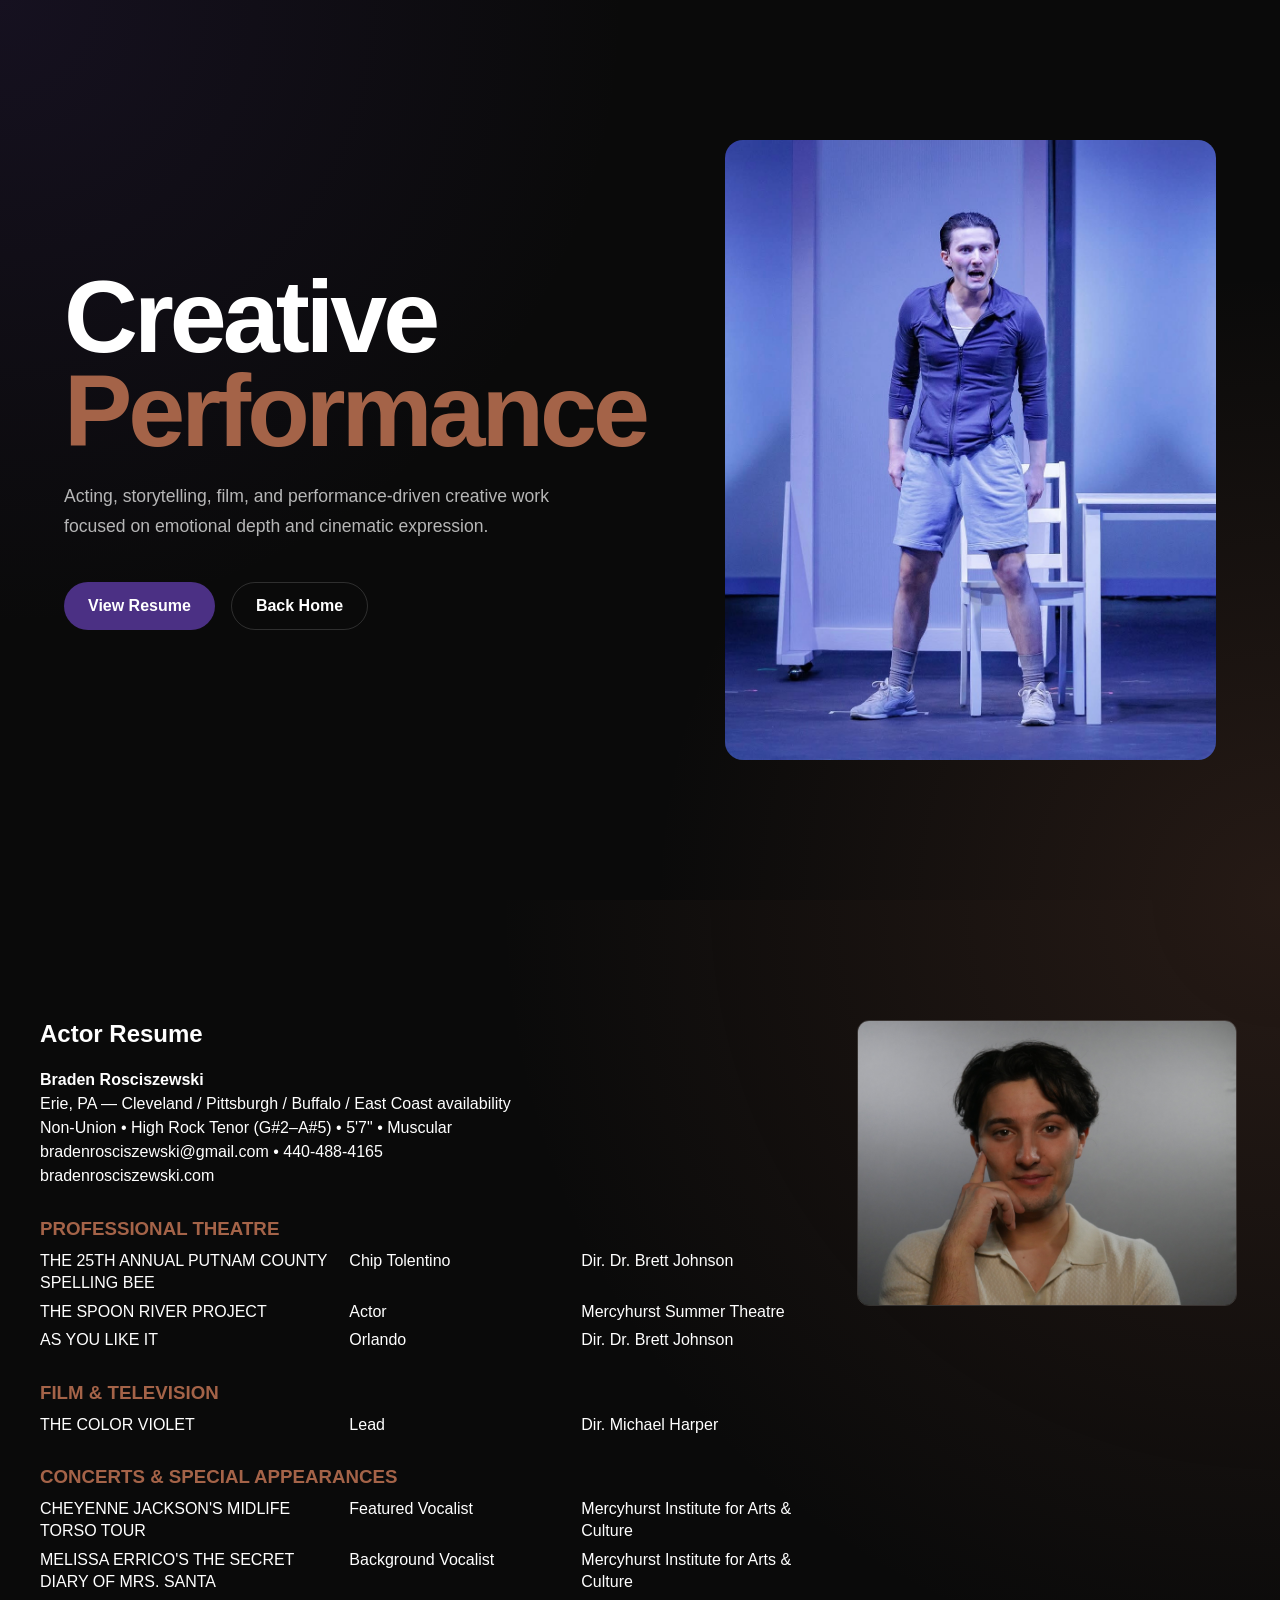
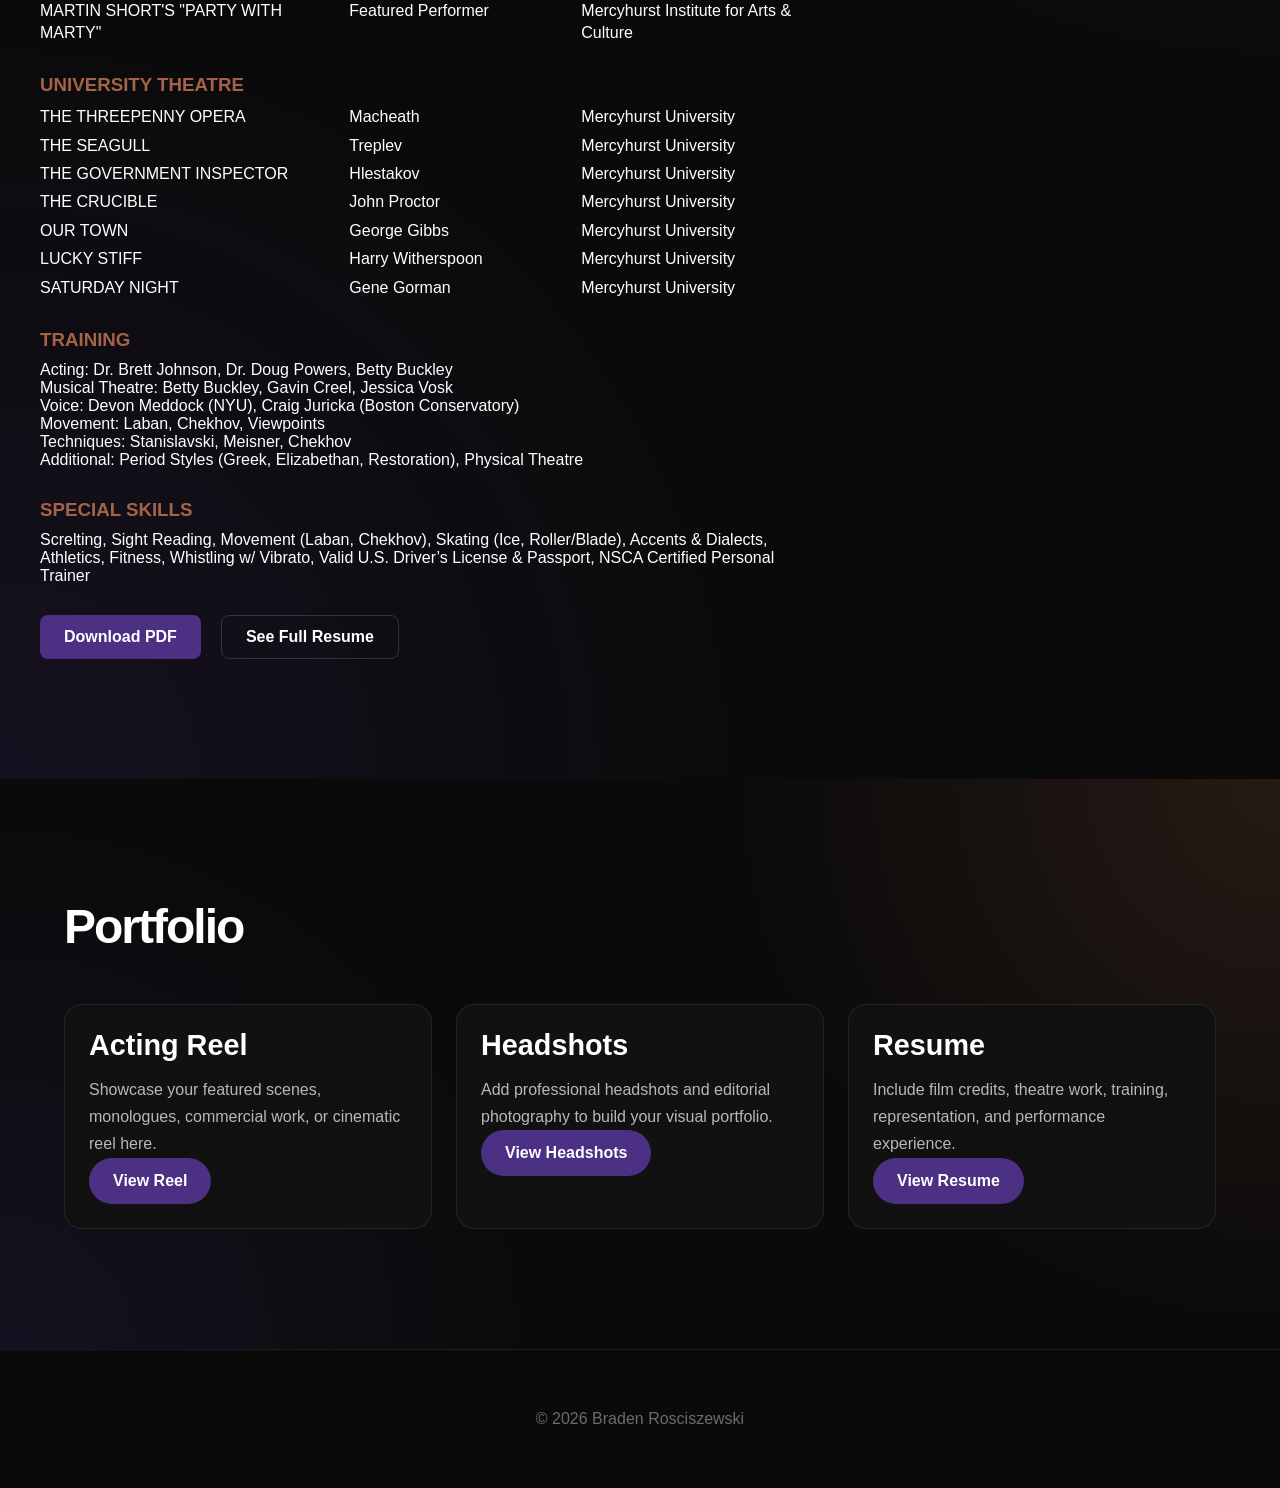
==== performance/index.html @ c2c67ce4 "Update index.html UPDATED RESUME" ====
<!DOCTYPE html>
<html lang="en">
<head>
  <meta charset="UTF-8" />
  <meta name="viewport" content="width=device-width, initial-scale=1.0"/>
  <title>Performance | Braden Rosciszewski</title>

  <link rel="stylesheet" href="/style.css">

  <style>

    /* LIGHTER DARK MODE BASE */
    body {
      background: #0a0a0a;
      color: white;
    }

    /* HERO WITH MATCHED RADIAL GRADIENT SIZE */
    .hero {
      min-height: 100vh;
      display: flex;
      align-items: center;
      background:
        radial-gradient(circle farthest-corner at top left, rgba(75,48,132,0.18), transparent 40%),
        radial-gradient(circle farthest-corner at bottom right, rgba(164,99,72,0.18), transparent 40%),
        #0a0a0a;
    }

    .accent {
      color: #a46348;
    }

    .btn-primary {
      background: #4b3084;
      color: white;
    }

    .btn-primary:hover {
      background: #a46348;
    }

    .btn-secondary {
      border: 1px solid rgba(255,255,255,0.15);
      color: white;
    }

    .btn-secondary:hover {
      border-color: #a46348;
    }

    .card {
      background: #111;
      border: 1px solid rgba(164,99,72,0.18);
    }

    .card:hover {
      border-color: #a46348;
    }

    .media-grid {
      display: grid;
      grid-template-columns: repeat(auto-fit, minmax(300px, 1fr));
      gap: 24px;
      margin-top: 40px;
    }

    .media-card {
      border-radius: 18px;
      overflow: hidden;
      background: #111;
      border: 1px solid rgba(255,255,255,0.08);
      padding: 24px;
    }

    .media-card h3 {
      font-size: 1.8rem;
      margin-bottom: 14px;
    }

    .media-card p {
      color: rgba(255,255,255,0.7);
      line-height: 1.7;
    }

    /* ⭐ MATCHED RADIAL GRADIENT SIZE FOR SECTION */
    .section {
      padding: 120px 0;
      background:
        radial-gradient(circle farthest-corner at top right, rgba(164,99,72,0.18), transparent 40%),
        radial-gradient(circle farthest-corner at bottom left, rgba(75,48,132,0.18), transparent 40%),
        #0a0a0a;
    }

    /* ⭐ RESUME SECTION WITH GRADIENT + FADE-IN */
    .resume-section {
      padding: 120px 0;
      background:
        radial-gradient(circle farthest-corner at top right, rgba(164,99,72,0.18), transparent 40%),
        radial-gradient(circle farthest-corner at bottom left, rgba(75,48,132,0.18), transparent 40%),
        #0a0a0a;
      opacity: 0;
      transform: translateY(20px);
      transition: opacity 0.8s ease-out, transform 0.8s ease-out;
    }

    .resume-section.visible {
      opacity: 1;
      transform: translateY(0);
    }

    .resume-container {
      display: flex;
      gap: 40px;
      max-width: 1200px;
      margin: auto;
      align-items: flex-start;
    }

    .resume-text {
      flex: 2;
    }

    .resume-photo {
      flex: 1;
      text-align: center;
    }

    .resume-photo img {
      width: 100%;
      max-width: 380px;
      border-radius: 12px;
      border: 1px solid rgba(255,255,255,0.15);
    }

    .resume-header {
      margin-bottom: 30px;
      line-height: 1.5;
    }

    .resume-row {
      display: grid;
      grid-template-columns: 40% 30% 30%;
      margin-bottom: 6px;
    }

    .resume-col {
      padding-right: 10px;
      line-height: 1.4;
    }

    .resume-text h2 {
      margin-bottom: 20px;
    }

    .resume-text h3 {
      margin-top: 30px;
      margin-bottom: 10px;
      color: #a46348;
    }

    .resume-buttons {
      margin-top: 30px;
      display: flex;
      gap: 20px;
    }

    .resume-buttons .btn {
      padding: 12px 24px;
      font-size: 1rem;
      border-radius: 8px;
      text-align: center;
      text-decoration: none;
      transition: background 0.3s ease, border-color 0.3s ease;
    }

    .resume-buttons .btn-primary {
      background: #4b3084;
      color: white;
    }

    .resume-buttons .btn-primary:hover {
      background: #a46348;
    }

    .resume-buttons .btn-secondary {
      border: 1px solid rgba(255,255,255,0.15);
      color: white;
    }

    .resume-buttons .btn-secondary:hover {
      border-color: #a46348;
    }

  </style>

</head>

<body>

  <!-- ⭐ HERO SECTION (unchanged) -->
  <section class="hero">
    <div class="container hero-content">

      <div class="hero-text">

        <h1>
          Creative<br>
          <span class="accent">Performance</span>
        </h1>

        <p>
          Acting, storytelling, film, and performance-driven creative work
          focused on emotional depth and cinematic expression.
        </p>

        <div class="hero-buttons">

          <a href="#resume" class="btn btn-primary">
            View Resume
          </a>

          <a href="/" class="btn btn-secondary">
            Back Home
          </a>

        </div>

      </div>

      <div class="hero-image">
        <img src="/images/orlando.jpg" alt="Performance">
      </div>

    </div>
  </section>

  <!-- ⭐ NEW MIDDLE RESUME SECTION -->
  <section class="resume-section" id="resume">

    <div class="resume-container">

      <div class="resume-text">

        <h2>Actor Resume</h2>

        <p class="resume-header">
          <strong>Braden Rosciszewski</strong><br>
          Erie, PA — Cleveland / Pittsburgh / Buffalo / East Coast availability<br>
          Non-Union • High Rock Tenor (G#2–A#5) • 5'7" • Muscular<br>
          <a>bradenrosciszewski@gmail.com</a> • 440‑488‑4165<br>
          <a>bradenrosciszewski.com</a>
        </p>

        <h3>PROFESSIONAL THEATRE</h3>
        <div class="resume-row">
          <div class="resume-col">THE 25TH ANNUAL PUTNAM COUNTY SPELLING BEE</div>
          <div class="resume-col">Chip Tolentino</div>
          <div class="resume-col">Dir. Dr. Brett Johnson</div>
        </div>
        <div class="resume-row">
          <div class="resume-col">THE SPOON RIVER PROJECT</div>
          <div class="resume-col">Actor</div>
          <div class="resume-col">Mercyhurst Summer Theatre</div>
        </div>
        <div class="resume-row">
          <div class="resume-col">AS YOU LIKE IT</div>
          <div class="resume-col">Orlando</div>
          <div class="resume-col">Dir. Dr. Brett Johnson</div>
        </div>
  
        <h3>FILM & TELEVISION</h3>
        <div class="resume-row">
          <div class="resume-col">THE COLOR VIOLET</div>
          <div class="resume-col">Lead</div>
          <div class="resume-col">Dir. Michael Harper</div>
        </div>
        
        <h3>CONCERTS & SPECIAL APPEARANCES</h3>
        <div class="resume-row">
          <div class="resume-col">CHEYENNE JACKSON'S MIDLIFE TORSO TOUR</div>
          <div class="resume-col">Featured Vocalist</div>
          <div class="resume-col">Mercyhurst Institute for Arts & Culture</div>
        </div>
        <div class="resume-row">
          <div class="resume-col">MELISSA ERRICO'S THE SECRET DIARY OF MRS. SANTA</div>
          <div class="resume-col">Background Vocalist</div>
          <div class="resume-col">Mercyhurst Institute for Arts & Culture</div>
        </div>
        <div class="resume-row">
          <div class="resume-col">MARTIN SHORT'S "PARTY WITH MARTY"</div>
          <div class="resume-col">Featured Performer</div>
          <div class="resume-col">Mercyhurst Institute for Arts & Culture</div>
        </div>

        <h3>UNIVERSITY THEATRE</h3>
        <div class="resume-row">
          <div class="resume-col">THE THREEPENNY OPERA</div>
          <div class="resume-col">Macheath</div>
          <div class="resume-col">Mercyhurst University</div>
        </div>
        <div class="resume-row">
          <div class="resume-col">THE SEAGULL</div>
          <div class="resume-col">Treplev</div>
          <div class="resume-col">Mercyhurst University</div>
        </div>
        <div class="resume-row">
          <div class="resume-col">THE GOVERNMENT INSPECTOR</div>
          <div class="resume-col">Hlestakov</div>
          <div class="resume-col">Mercyhurst University</div>
        </div>
        <div class="resume-row">
          <div class="resume-col">THE CRUCIBLE</div>
          <div class="resume-col">John Proctor</div>
          <div class="resume-col">Mercyhurst University</div>
        </div>
        <div class="resume-row">
          <div class="resume-col">OUR TOWN</div>
          <div class="resume-col">George Gibbs</div>
          <div class="resume-col">Mercyhurst University</div>
        </div>
        <div class="resume-row">
          <div class="resume-col">LUCKY STIFF</div>
          <div class="resume-col">Harry Witherspoon</div>
          <div class="resume-col">Mercyhurst University</div>
        </div>
        <div class="resume-row">
          <div class="resume-col">SATURDAY NIGHT</div>
          <div class="resume-col">Gene Gorman</div>
          <div class="resume-col">Mercyhurst University</div>
        </div>

        <h3>TRAINING</h3>
        <p>
          Acting: Dr. Brett Johnson, Dr. Doug Powers, Betty Buckley<br>
          Musical Theatre: Betty Buckley, Gavin Creel, Jessica Vosk<br>
          Voice: Devon Meddock (NYU), Craig Juricka (Boston Conservatory)<br>
          Movement: Laban, Chekhov, Viewpoints<br>
          Techniques: Stanislavski, Meisner, Chekhov<br>
          Additional: Period Styles (Greek, Elizabethan, Restoration), Physical Theatre
        </p>

        <h3>SPECIAL SKILLS</h3>
        <p>
          Screlting, Sight Reading, Movement (Laban, Chekhov), Skating (Ice, Roller/Blade),  
          Accents & Dialects, Athletics, Fitness, Whistling w/ Vibrato,  
          Valid U.S. Driver’s License & Passport, NSCA Certified Personal Trainer
        </p>

        <div class="resume-buttons">
          <a href="/performance/BradenRosciszewski_Resume.pdf" class="btn btn-primary" download>
            Download PDF
          </a>
          <a href="/performance/resume.html" class="btn btn-secondary">
            See Full Resume
          </a>
        </div>

      </div>

      <div class="resume-photo">
        <img src="/images/altheadshot.JPG" alt="Braden Rosciszewski Headshot">
      </div>

    </div>

  </section>

  <!-- ⭐ BOTTOM PORTFOLIO SECTION (unchanged) -->
  <section class="section" id="portfolio">

    <div class="container">

      <h2 class="section-title">
        Portfolio
      </h2>

      <div class="media-grid">

        <div class="media-card">
          <h3>Acting Reel</h3>
          <p>
            Showcase your featured scenes, monologues,
            commercial work, or cinematic reel here.
          </p>
          <a href="/performance/reel.html" class="btn btn-primary">
            View Reel
          </a>
        </div>

        <div class="media-card">
          <h3>Headshots</h3>
          <p>
            Add professional headshots and editorial photography
            to build your visual portfolio.
          </p>
          <a href="/performance/headshots.html" class="btn btn-primary">
            View Headshots
          </a>
        </div>

        <div class="media-card">
          <h3>Resume</h3>
          <p>
            Include film credits, theatre work,
            training, representation, and performance experience.
          </p>
          <a href="/performance/resume.html" class="btn btn-primary">
            View Resume
          </a>
        </div>

      </div>

    </div>

  </section>

  <footer>
    <div class="container">
      © 2026 Braden Rosciszewski
    </div>
  </footer>

  <!-- ⭐ FADE-IN SCRIPT -->
  <script>
    document.addEventListener("DOMContentLoaded", () => {
      const section = document.querySelector(".resume-section");

      const observer = new IntersectionObserver(entries => {
        entries.forEach(entry => {
          if (entry.isIntersecting) {
            section.classList.add("visible");
            observer.unobserve(section);
          }
        });
      });

      observer.observe(section);
    });
  </script>

</body>
</html>
---- style.css ----
/* =========================================
   THEME VARIABLES
========================================= */

:root {
  --bg: #0b0b0b;
  --text: white;
  --text-muted: rgba(255,255,255,0.7);
  --accent: #6c00a8;

  --card-bg: #0b0b0b;
  --card-border: rgba(255,255,255,0.08);

  --btn-primary-bg: white;
  --btn-primary-text: black;

  --btn-secondary-border: rgba(255,255,255,0.15);
  --btn-secondary-text: white;

  --icon-bg: #0b0b0b;
  --icon-border: rgba(255,255,255,0.15);
  --icon-stroke: white;

  --footer-text: rgba(255,255,255,0.4);
  --footer-border: rgba(255,255,255,0.08);
}

/* LIGHT MODE OVERRIDES */

.light-mode {
  --bg: #f4efe7;
  --text: #1a1a1a;
  --text-muted: rgba(0,0,0,0.6);

  --card-bg: white;
  --card-border: rgba(0,0,0,0.08);

  --btn-primary-bg: #1a1a1a;
  --btn-primary-text: white;

  --btn-secondary-border: rgba(0,0,0,0.2);
  --btn-secondary-text: #1a1a1a;

  --icon-bg: white;
  --icon-border: rgba(0,0,0,0.15);
  --icon-stroke: #1a1a1a;

  --footer-text: rgba(0,0,0,0.4);
  --footer-border: rgba(0,0,0,0.08);
}

/* Smooth theme transitions */

body, .card, .btn, .icon-btn, .hero, footer {
  transition: background-color 0.35s ease, 
              color 0.35s ease, 
              border-color 0.35s ease;
}

/* =========================================
   GLOBAL RESET
========================================= */

* {
  margin: 0;
  padding: 0;
  box-sizing: border-box;
}

html {
  scroll-behavior: smooth;
}

body {
  background-color: var(--bg);
  color: var(--text);
  font-family: -apple-system, BlinkMacSystemFont, "Helvetica Neue", sans-serif;
  overflow-x: hidden;
}

.container {
  width: 100%;
  max-width: 1200px;
  margin: auto;
  padding: 0 24px;
}

/* =========================================
   HERO
========================================= */

.hero {
  min-height: 100vh;
  display: flex;
  align-items: center;
  background:
    linear-gradient(to bottom, rgba(0,0,0,0.2), rgba(0,0,0,0.9)),
    var(--bg);
}

.hero-content {
  display: grid;
  grid-template-columns: 1.1fr 0.9fr;
  gap: 60px;
  align-items: center;
}

.hero-text h1 {
  font-size: clamp(4rem, 8vw, 7rem);
  line-height: 0.92;
  letter-spacing: -4px;
  margin-bottom: 24px;
  font-weight: 800;
  color: var(--text);
}

.hero-text p {
  font-size: 1.1rem;
  color: var(--text-muted);
  line-height: 1.7;
  max-width: 500px;
  margin-bottom: 40px;
}

.accent {
  color: var(--accent);
}

.hero-buttons {
  display: flex;
  gap: 16px;
  flex-wrap: wrap;
}

/* =========================================
   BUTTONS
========================================= */

.btn {
  display: inline-flex;
  align-items: center;
  justify-content: center;
  padding: 14px 24px;
  border-radius: 999px;
  text-decoration: none;
  font-weight: 600;
  transition: 0.25s ease;
}

.btn-primary {
  background: var(--btn-primary-bg);
  color: var(--btn-primary-text);
}

.btn-primary:hover {
  transform: translateY(-2px);
  opacity: 0.9;
}

.btn-secondary {
  border: 1px solid var(--btn-secondary-border);
  color: var(--btn-secondary-text);
}

.btn-secondary:hover {
  border-color: rgba(0,0,0,0.5);
  transform: translateY(-2px);
}

/* =========================================
   HERO IMAGE
========================================= */

.hero-image {
  display: flex;
  justify-content: center;
}

.hero-image img {
  width: 100%;
  max-width: 650px;
  height: 620px;
  object-fit: cover;
  border-radius: 18px;
  filter: grayscale(10%);
}

/* =========================================
   SOCIAL ICONS
========================================= */

.social-icons {
  margin-top: 20px;
  display: flex;
  gap: 18px;
}

.icon-btn {
  background: var(--icon-bg);
  border: 1px solid var(--icon-border);
  padding: 10px;
  border-radius: 50%;
  display: inline-flex;
  align-items: center;
  justify-content: center;
  text-decoration: none;
  transition: 0.25s ease;
}

.icon-btn:hover {
  background: var(--accent);
  border-color: var(--accent);
}

.icon-btn svg {
  display: block;
  stroke: var(--icon-stroke);
}

.icon-btn:hover svg {
  stroke: white;
}

/* =========================================
   SECTIONS
========================================= */

.section {
  padding: 120px 0;
  background: var(--bg);
}


.section-title {
  font-size: 3rem;
  margin-bottom: 50px;
  letter-spacing: -2px;
  color: var(--text);
}

/* =========================================
   CARDS
========================================= */

.grid {
  display: grid;
  grid-template-columns: repeat(auto-fit, minmax(300px, 1fr));
  gap: 24px;
}

.card {
  border: 1px solid var(--card-border);
  padding: 40px;
  border-radius: 18px;
  text-decoration: none;
  color: var(--text);
  transition: 0.25s ease;
  background: var(--card-bg);
}

.card:hover {
  border-color: rgba(0,0,0,0.3);
  transform: translateY(-4px);
}

.card h2 {
  font-size: 2rem;
  margin-bottom: 18px;
  letter-spacing: -1px;
  color: var(--text);
}

.card p {
  color: var(--text-muted);
  line-height: 1.7;
}

/* =========================================
   FOOTER
========================================= */

footer {
  padding: 60px 0;
  text-align: center;
  color: var(--footer-text);
  border-top: 1px solid var(--footer-border);
}

/* =========================================
   MOBILE
========================================= */
/* Hide mobile stack on desktop */
.mobile-stack,
.nav-buttons {
  display: none;
}

@media (max-width: 900px) {
  .hero {
    padding: 80px 0;
  }

  .hero-content {
    grid-template-columns: 1fr;
  }

  .hero-text {
    text-align: center;
  }

  .hero-text p {
    margin-left: auto;
    margin-right: auto;
  }

  .hero-buttons {
    justify-content: center;
  }

  .hero-image img {
    height: auto;
    max-width: 100%;
  }

  .section-title {
    font-size: 2.4rem;
  }
}

/* TESTIMONIALS SECTION — flipped pattern */
.testimonials {
  padding: 120px 0;
  background:
    radial-gradient(circle farthest-corner at top right, rgba(255,49,49,0.08), transparent 40%),
    radial-gradient(circle farthest-corner at bottom left, rgba(114,204,255,0.08), transparent 40%),
    #0a0a0a;
}

.testimonials-grid {
  display: grid;
  grid-template-columns: repeat(auto-fit, minmax(320px, 1fr));
  gap: 32px;
  margin-top: 40px;
}

.testimonial-card {
  background: #111111;
  border: 1px solid rgba(255,255,255,0.08);
  border-radius: 18px;
  padding: 32px;
  transition: border-color 0.3s ease;
}

.testimonial-card:hover {
  border-color: #72ccff;
}

.quote {
  font-size: 1.1rem;
  line-height: 1.7;
  color: rgba(255,255,255,0.85);
  margin-bottom: 20px;
}

.author {
  font-weight: bold;
  color: #72ccff;
  font-size: 1rem;
}
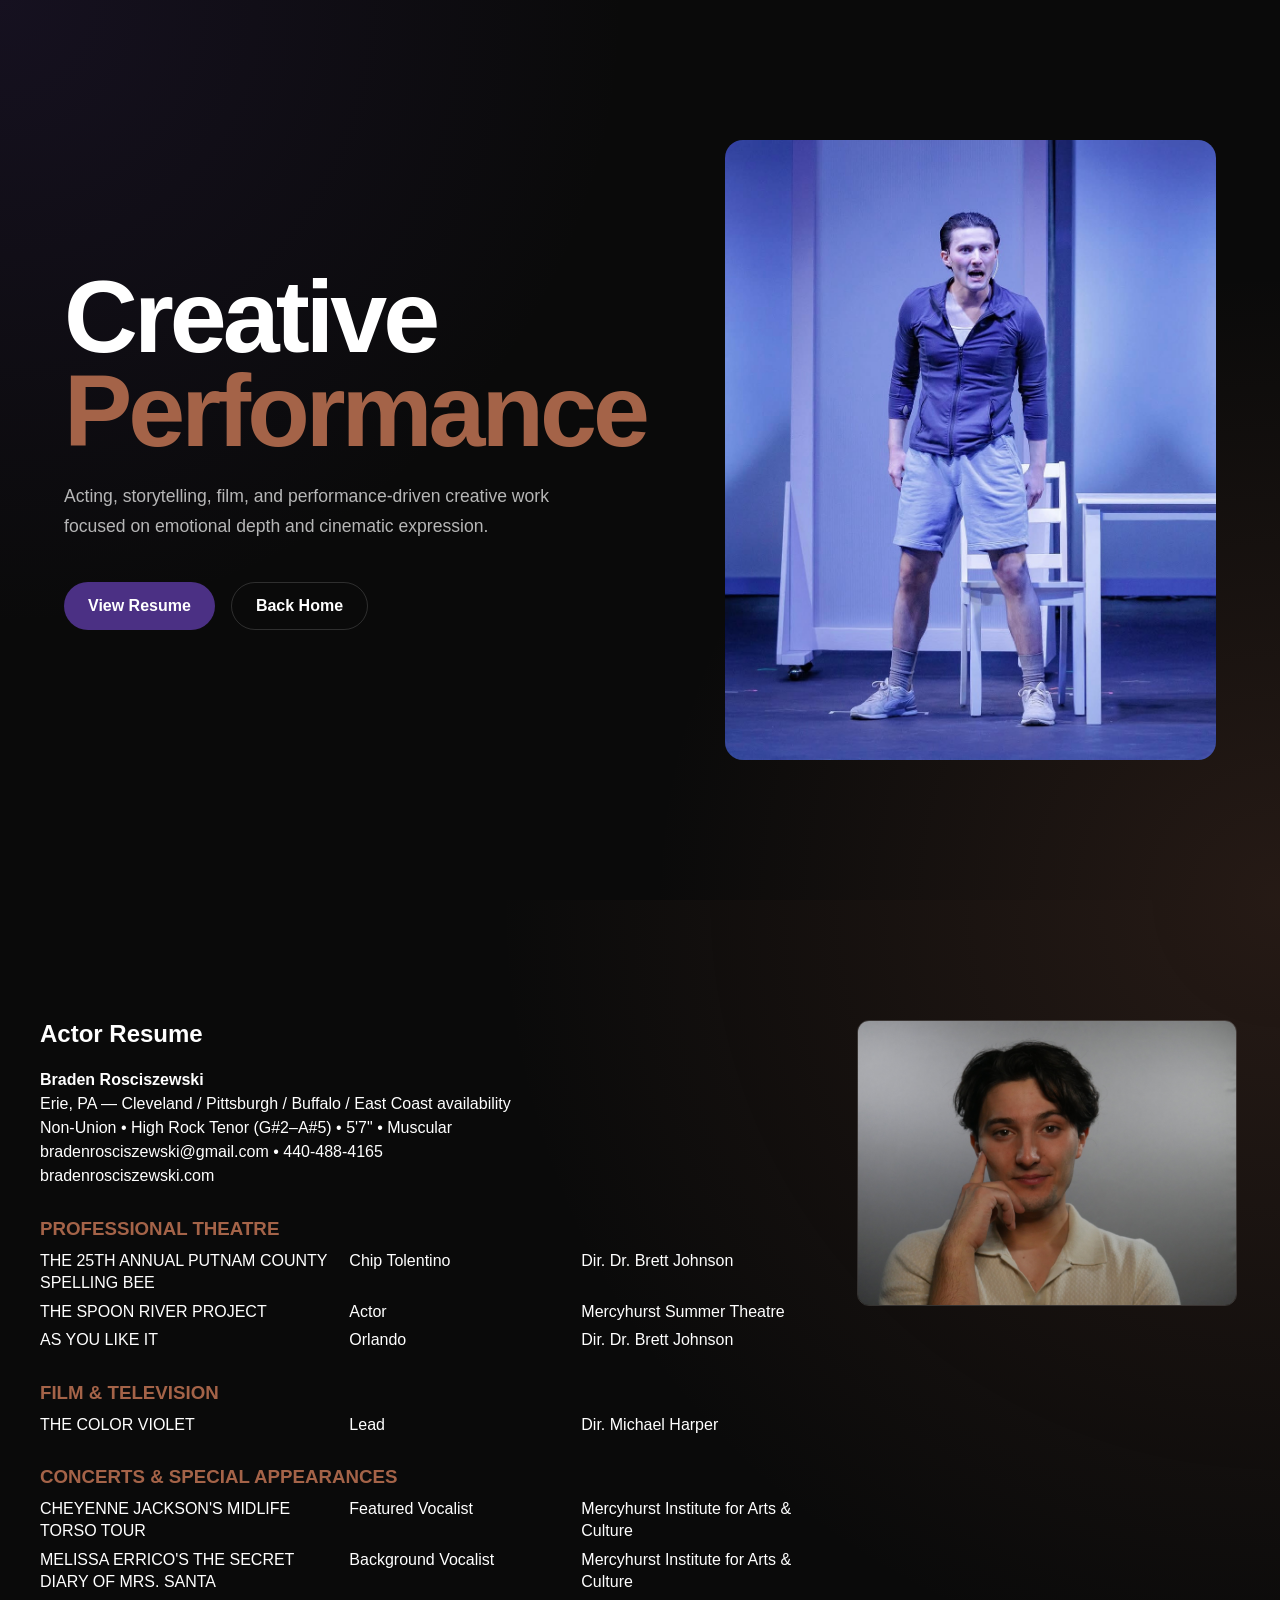
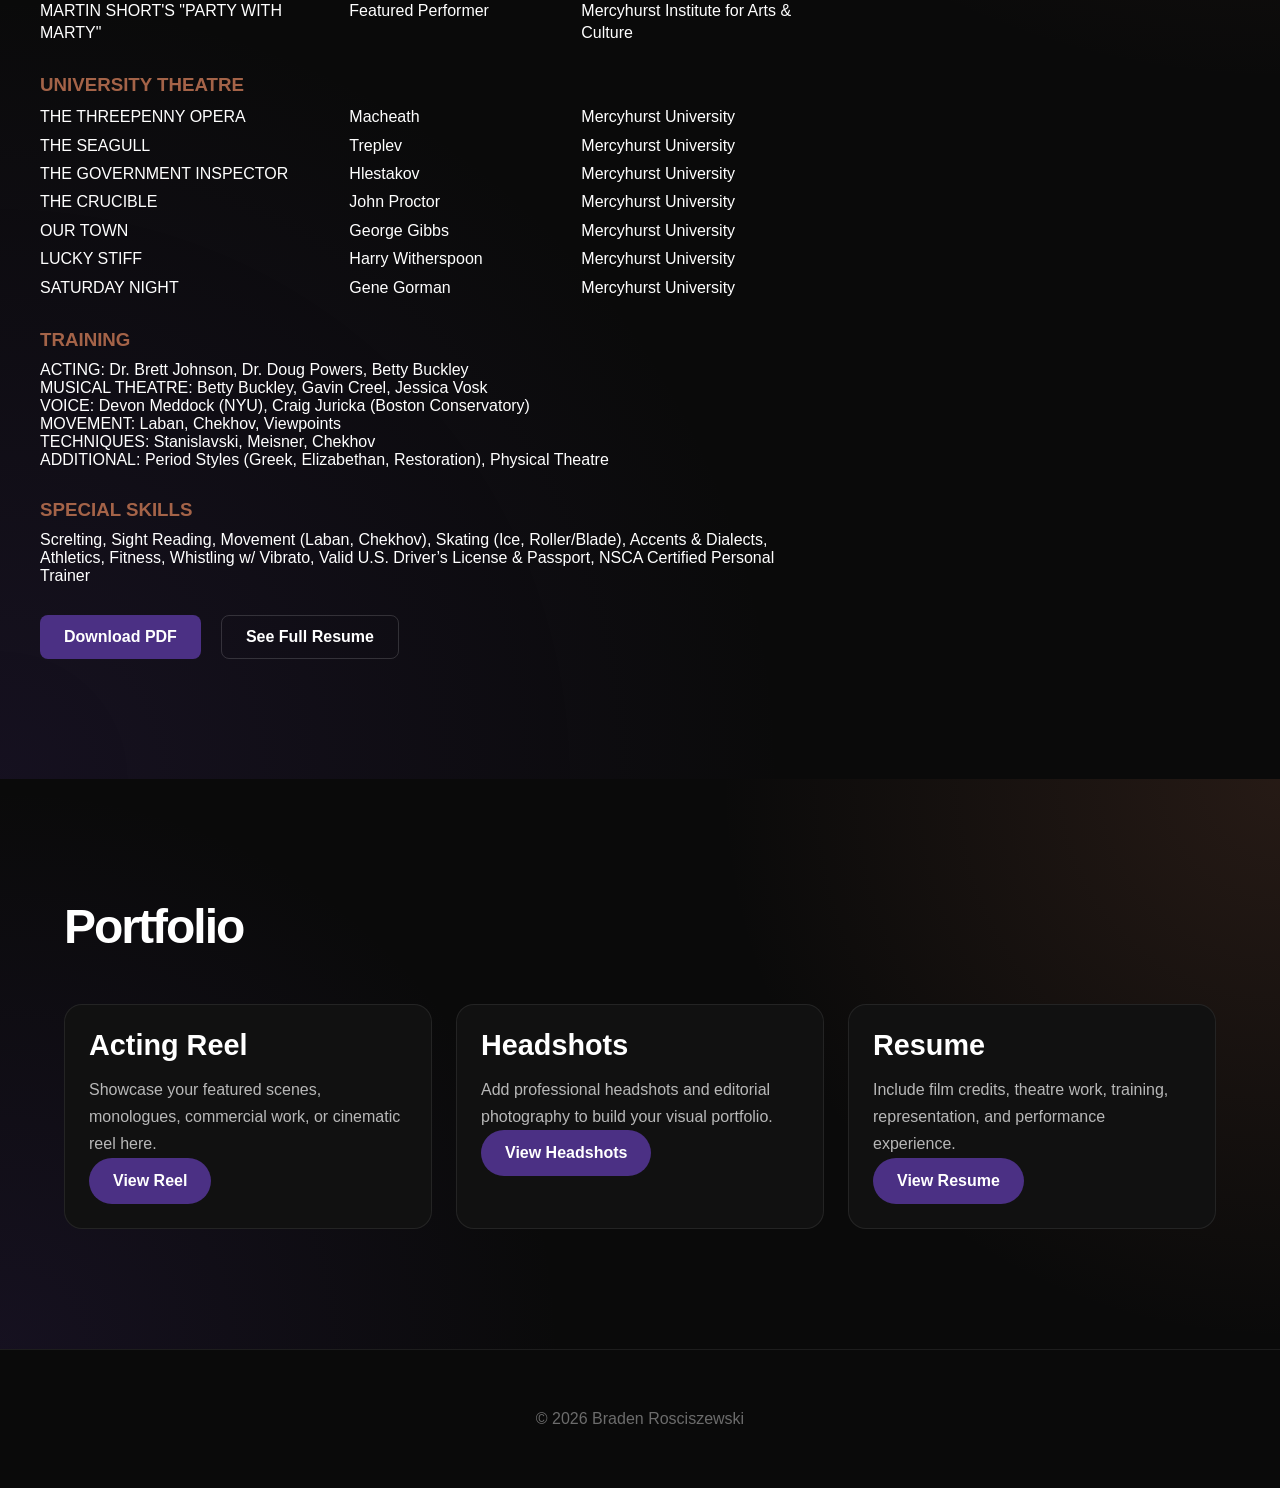
==== commit c394129d: "Update index.html" ====
--- a/performance/index.html
+++ b/performance/index.html
@@ -331,12 +331,12 @@
 
         <h3>TRAINING</h3>
         <p>
-          Acting: Dr. Brett Johnson, Dr. Doug Powers, Betty Buckley<br>
-          Musical Theatre: Betty Buckley, Gavin Creel, Jessica Vosk<br>
-          Voice: Devon Meddock (NYU), Craig Juricka (Boston Conservatory)<br>
-          Movement: Laban, Chekhov, Viewpoints<br>
-          Techniques: Stanislavski, Meisner, Chekhov<br>
-          Additional: Period Styles (Greek, Elizabethan, Restoration), Physical Theatre
+          ACTING: Dr. Brett Johnson, Dr. Doug Powers, Betty Buckley<br>
+          MUSICAL THEATRE: Betty Buckley, Gavin Creel, Jessica Vosk<br>
+          VOICE: Devon Meddock (NYU), Craig Juricka (Boston Conservatory)<br>
+          MOVEMENT: Laban, Chekhov, Viewpoints<br>
+          TECHNIQUES: Stanislavski, Meisner, Chekhov<br>
+          ADDITIONAL: Period Styles (Greek, Elizabethan, Restoration), Physical Theatre
         </p>
 
         <h3>SPECIAL SKILLS</h3>
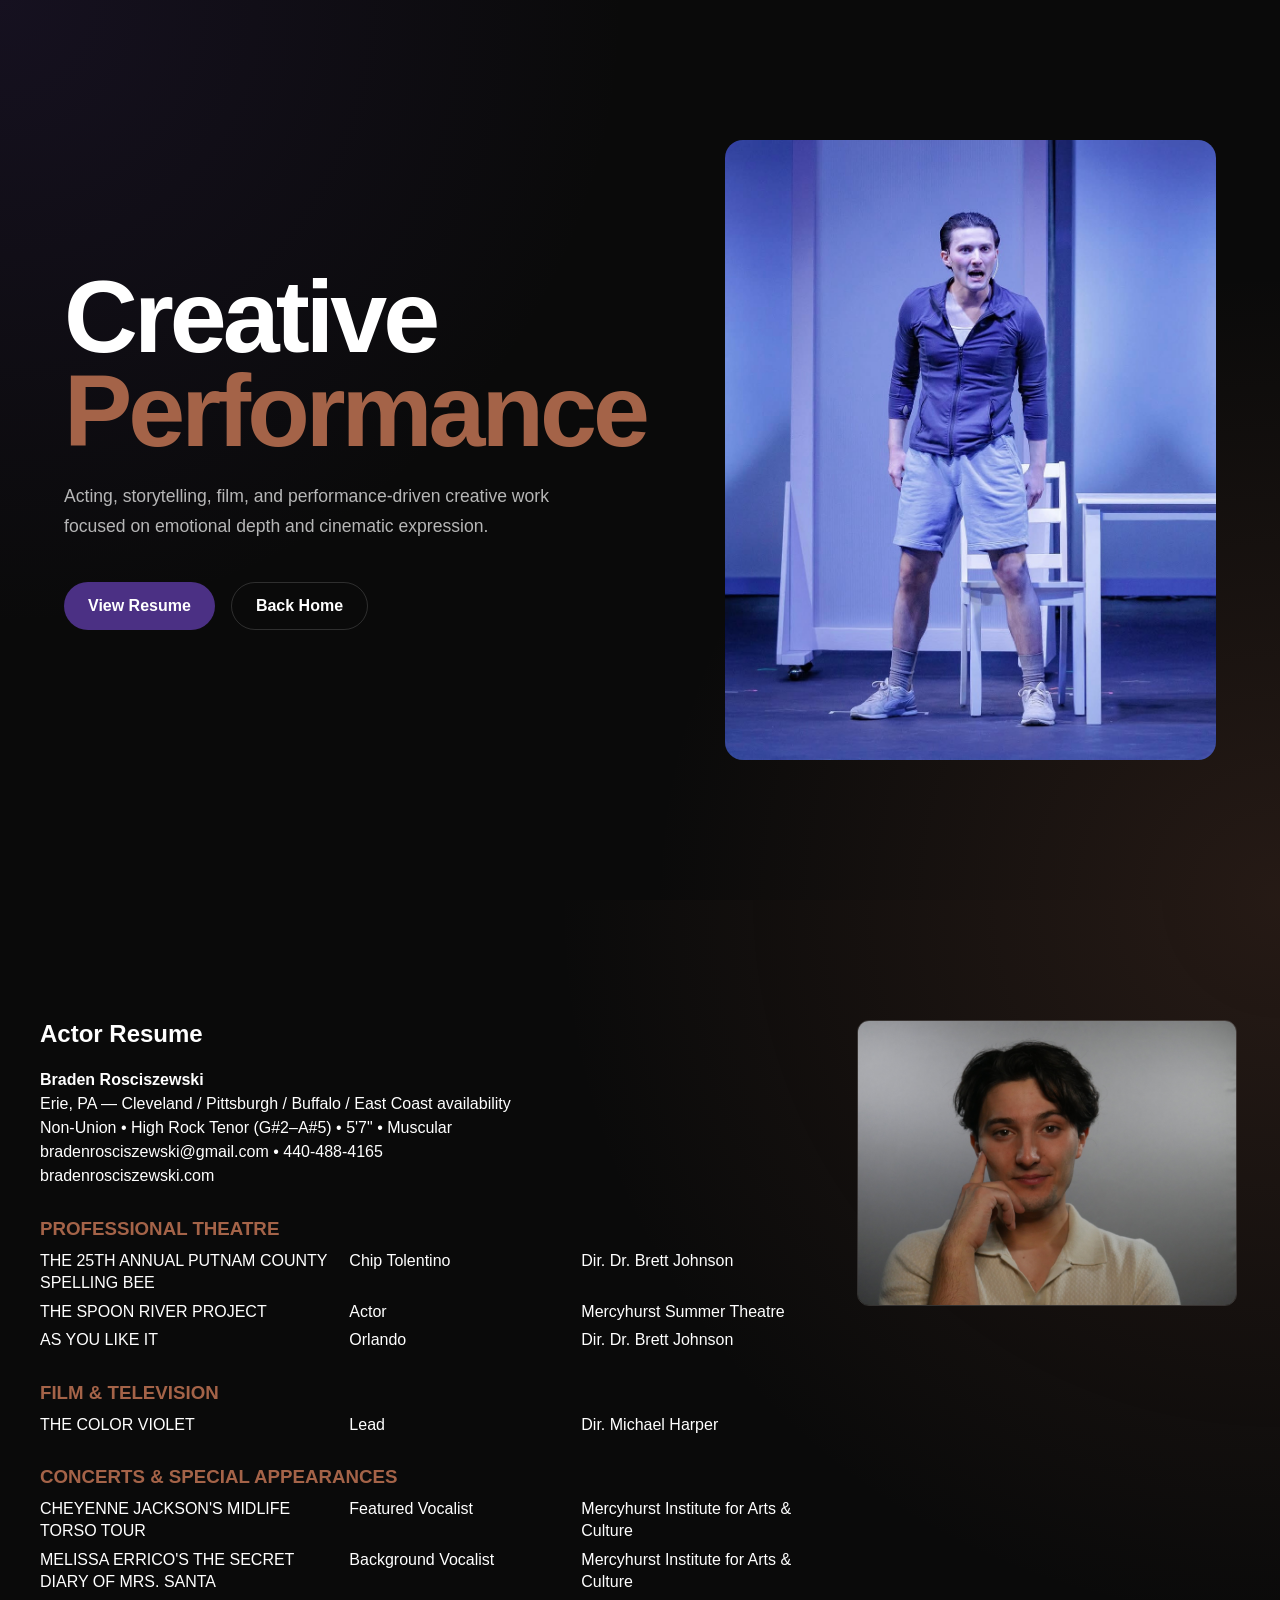
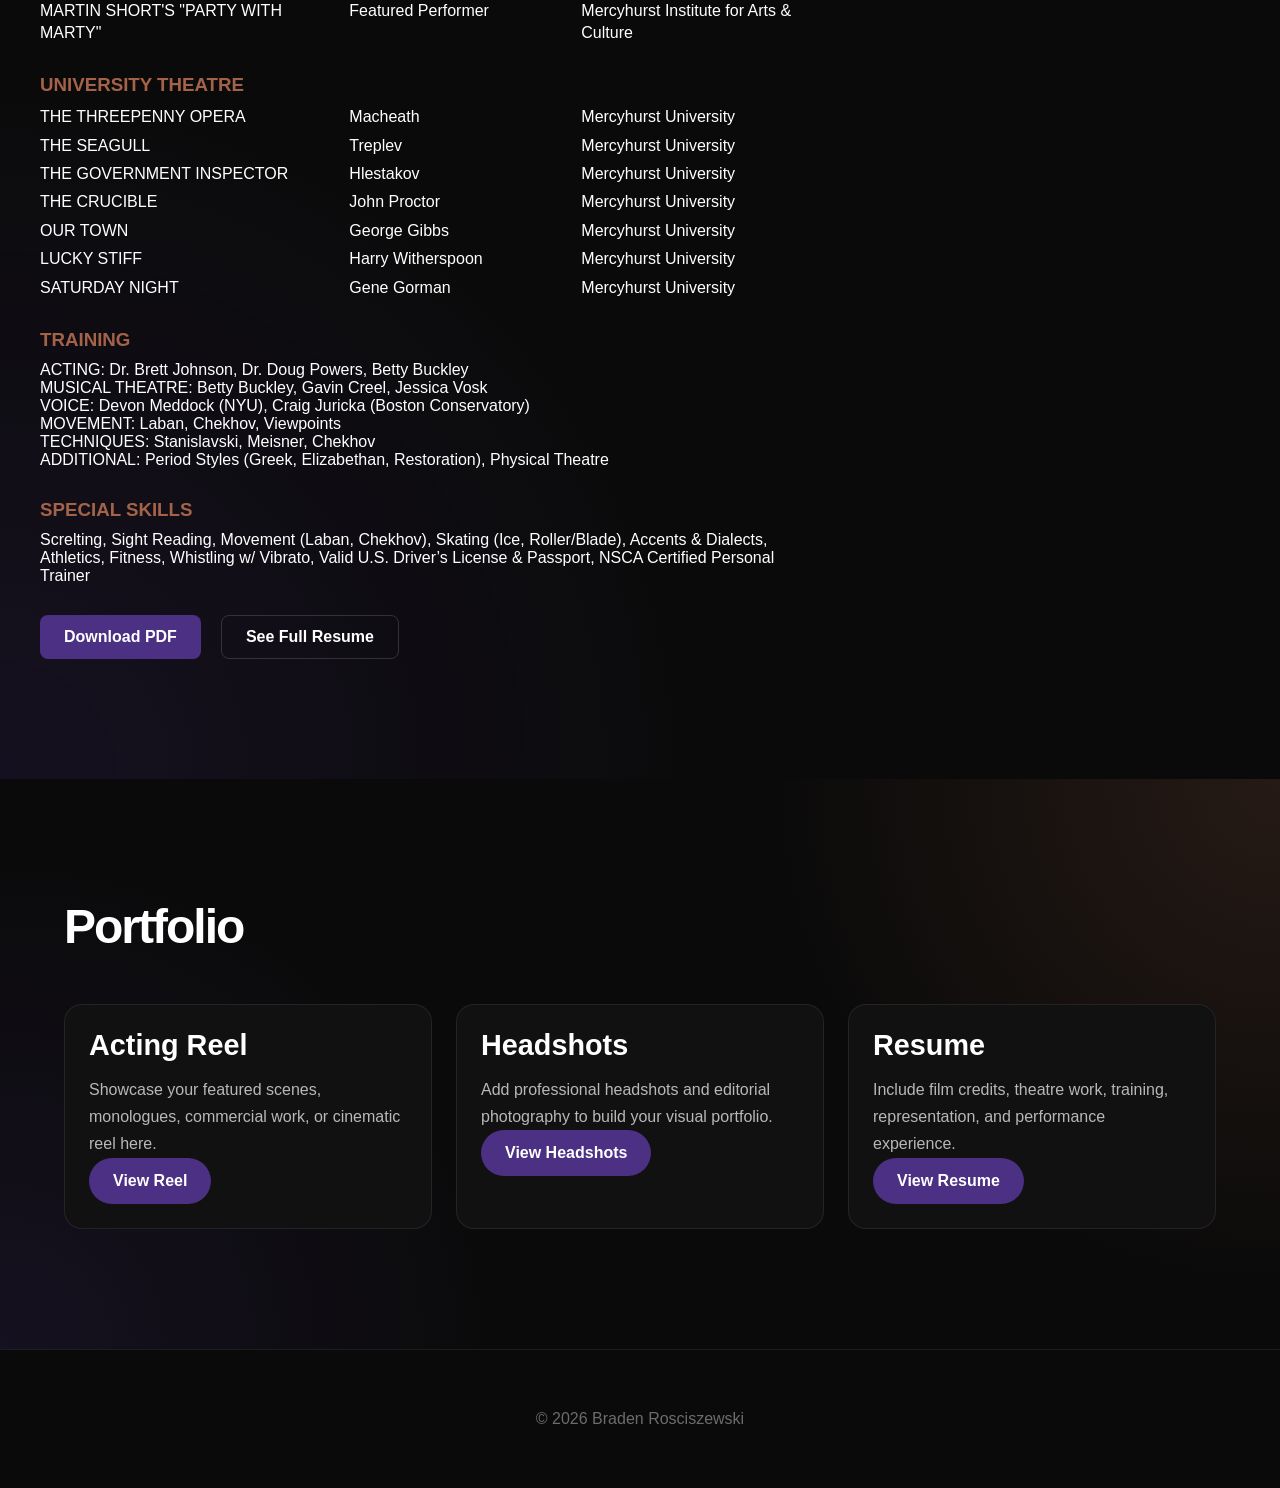
==== commit b36ef145: "Update index.html" ====
--- a/performance/index.html
+++ b/performance/index.html
@@ -86,8 +86,8 @@
     .section {
       padding: 120px 0;
       background:
-        radial-gradient(circle farthest-corner at top right, rgba(164,99,72,0.18), transparent 40%),
-        radial-gradient(circle farthest-corner at bottom left, rgba(75,48,132,0.18), transparent 40%),
+        radial-gradient(circle farthest-corner at top right, rgba(164,99,72,0.18), transparent 37%),
+        radial-gradient(circle farthest-corner at bottom left, rgba(75,48,132,0.18), transparent 37%),
         #0a0a0a;
     }
 
@@ -95,8 +95,8 @@
     .resume-section {
       padding: 120px 0;
       background:
-        radial-gradient(circle farthest-corner at top right, rgba(164,99,72,0.18), transparent 40%),
-        radial-gradient(circle farthest-corner at bottom left, rgba(75,48,132,0.18), transparent 40%),
+        radial-gradient(circle farthest-corner at top right, rgba(164,99,72,0.18), transparent 37%),
+        radial-gradient(circle farthest-corner at bottom left, rgba(75,48,132,0.18), transparent 37%),
         #0a0a0a;
       opacity: 0;
       transform: translateY(20px);
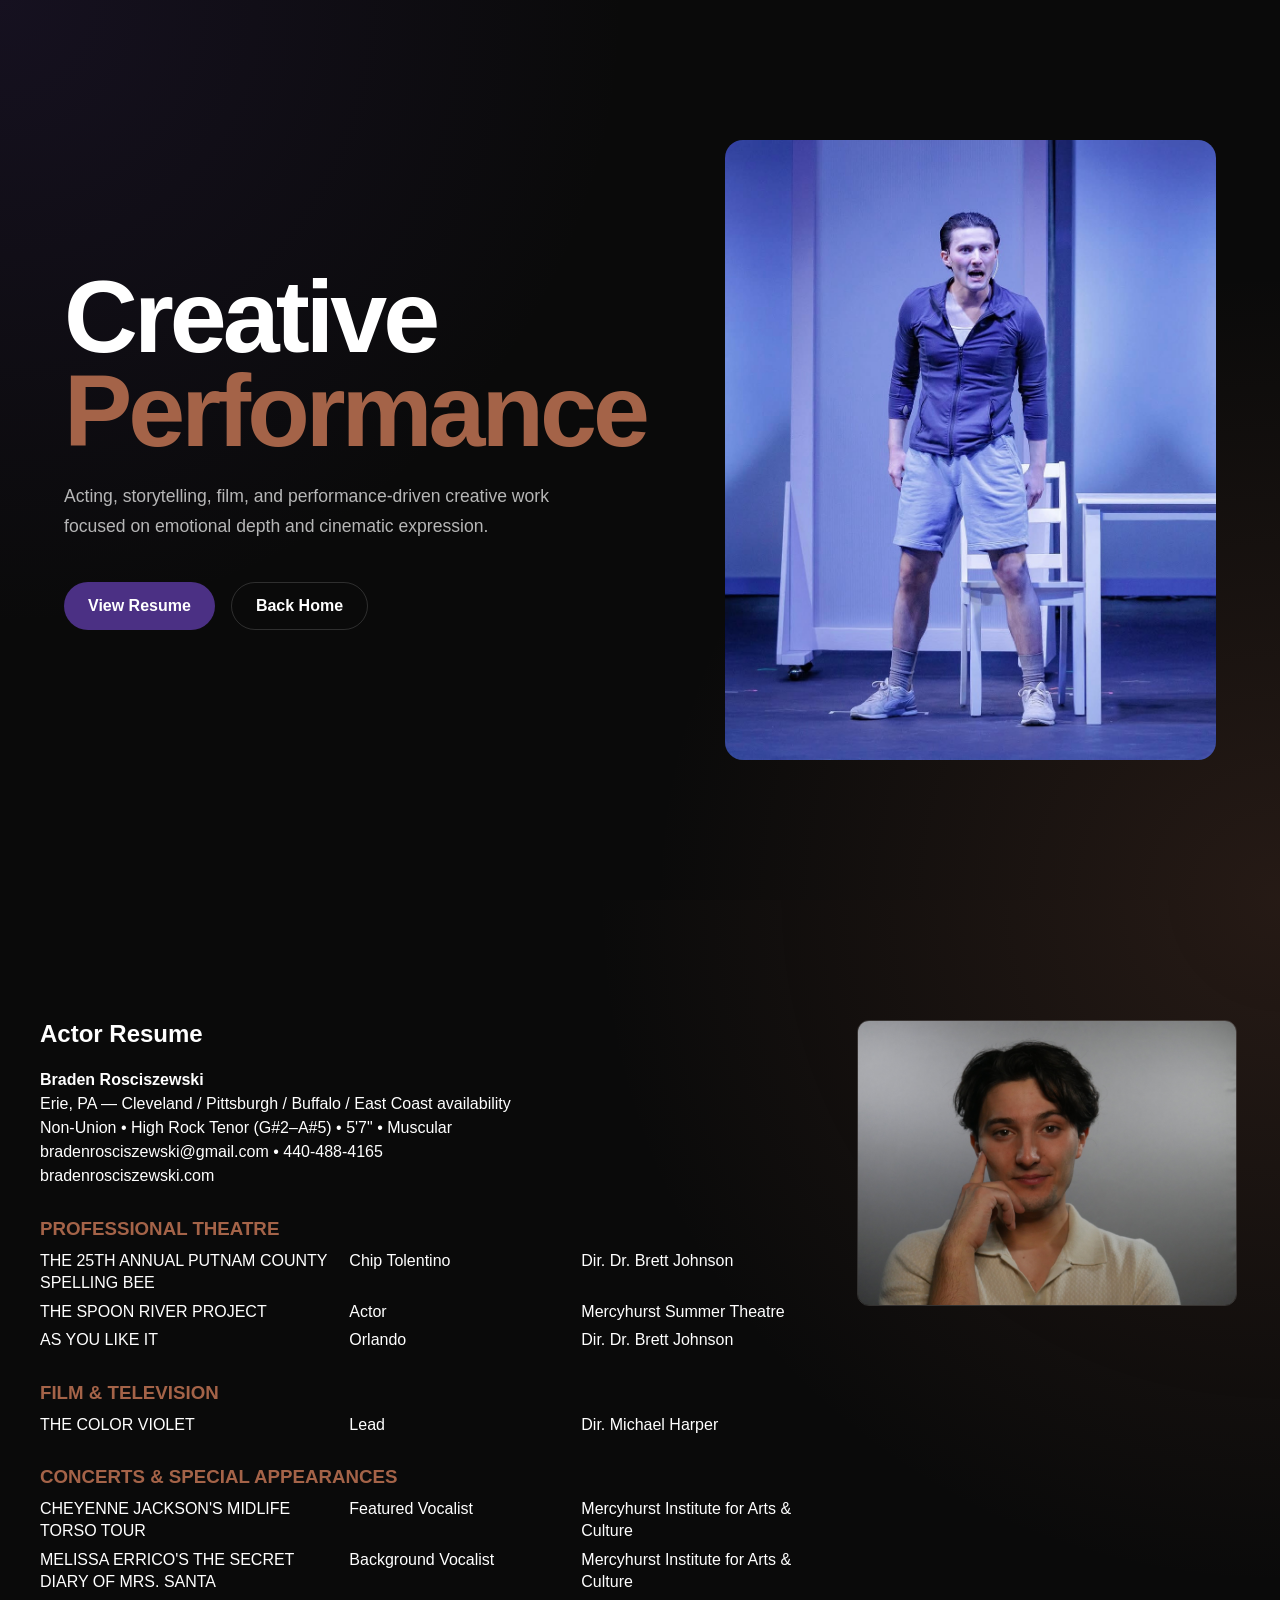
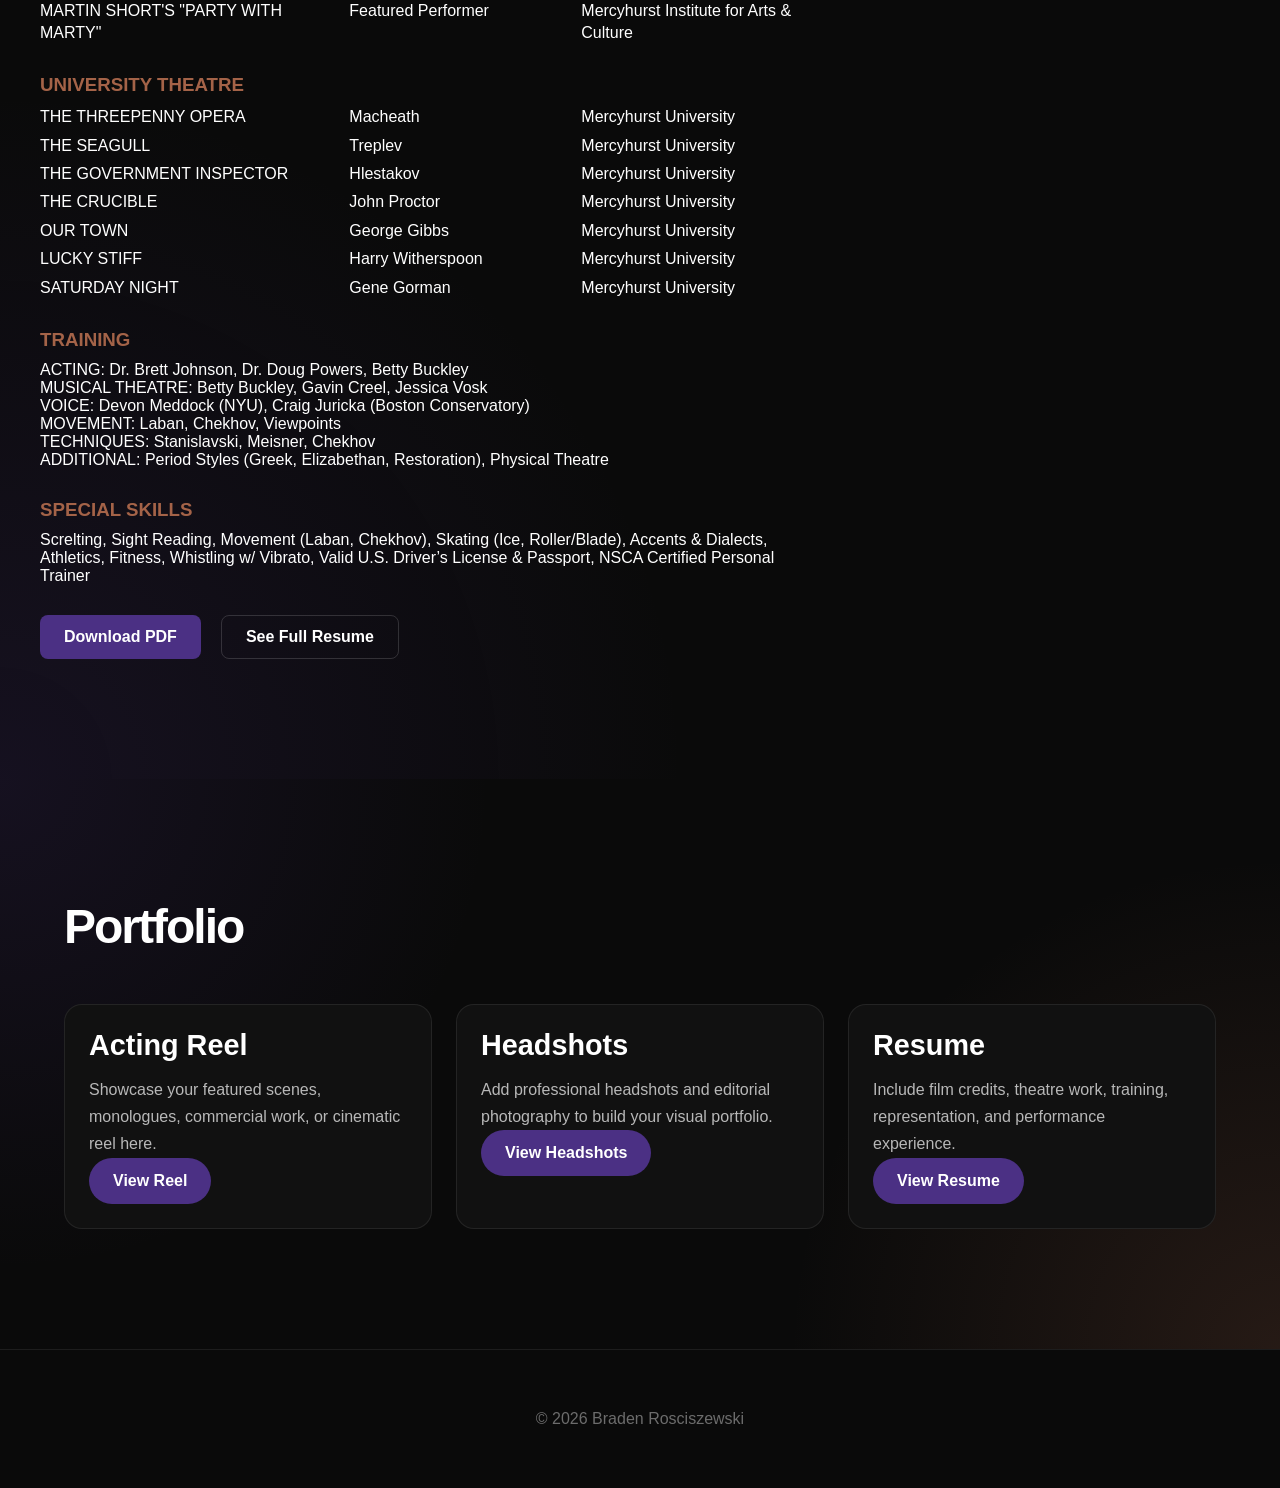
==== commit cf1e96c0: "Update index.html" ====
--- a/performance/index.html
+++ b/performance/index.html
@@ -86,8 +86,8 @@
     .section {
       padding: 120px 0;
       background:
-        radial-gradient(circle farthest-corner at top right, rgba(164,99,72,0.18), transparent 37%),
-        radial-gradient(circle farthest-corner at bottom left, rgba(75,48,132,0.18), transparent 37%),
+        radial-gradient(circle farthest-corner at bottom right, rgba(164,99,72,0.18), transparent 35%),
+        radial-gradient(circle farthest-corner at top left, rgba(75,48,132,0.18), transparent 35%),
         #0a0a0a;
     }
 
@@ -95,8 +95,8 @@
     .resume-section {
       padding: 120px 0;
       background:
-        radial-gradient(circle farthest-corner at top right, rgba(164,99,72,0.18), transparent 37%),
-        radial-gradient(circle farthest-corner at bottom left, rgba(75,48,132,0.18), transparent 37%),
+        radial-gradient(circle farthest-corner at top right, rgba(164,99,72,0.18), transparent 35%),
+        radial-gradient(circle farthest-corner at bottom left, rgba(75,48,132,0.18), transparent 35%),
         #0a0a0a;
       opacity: 0;
       transform: translateY(20px);
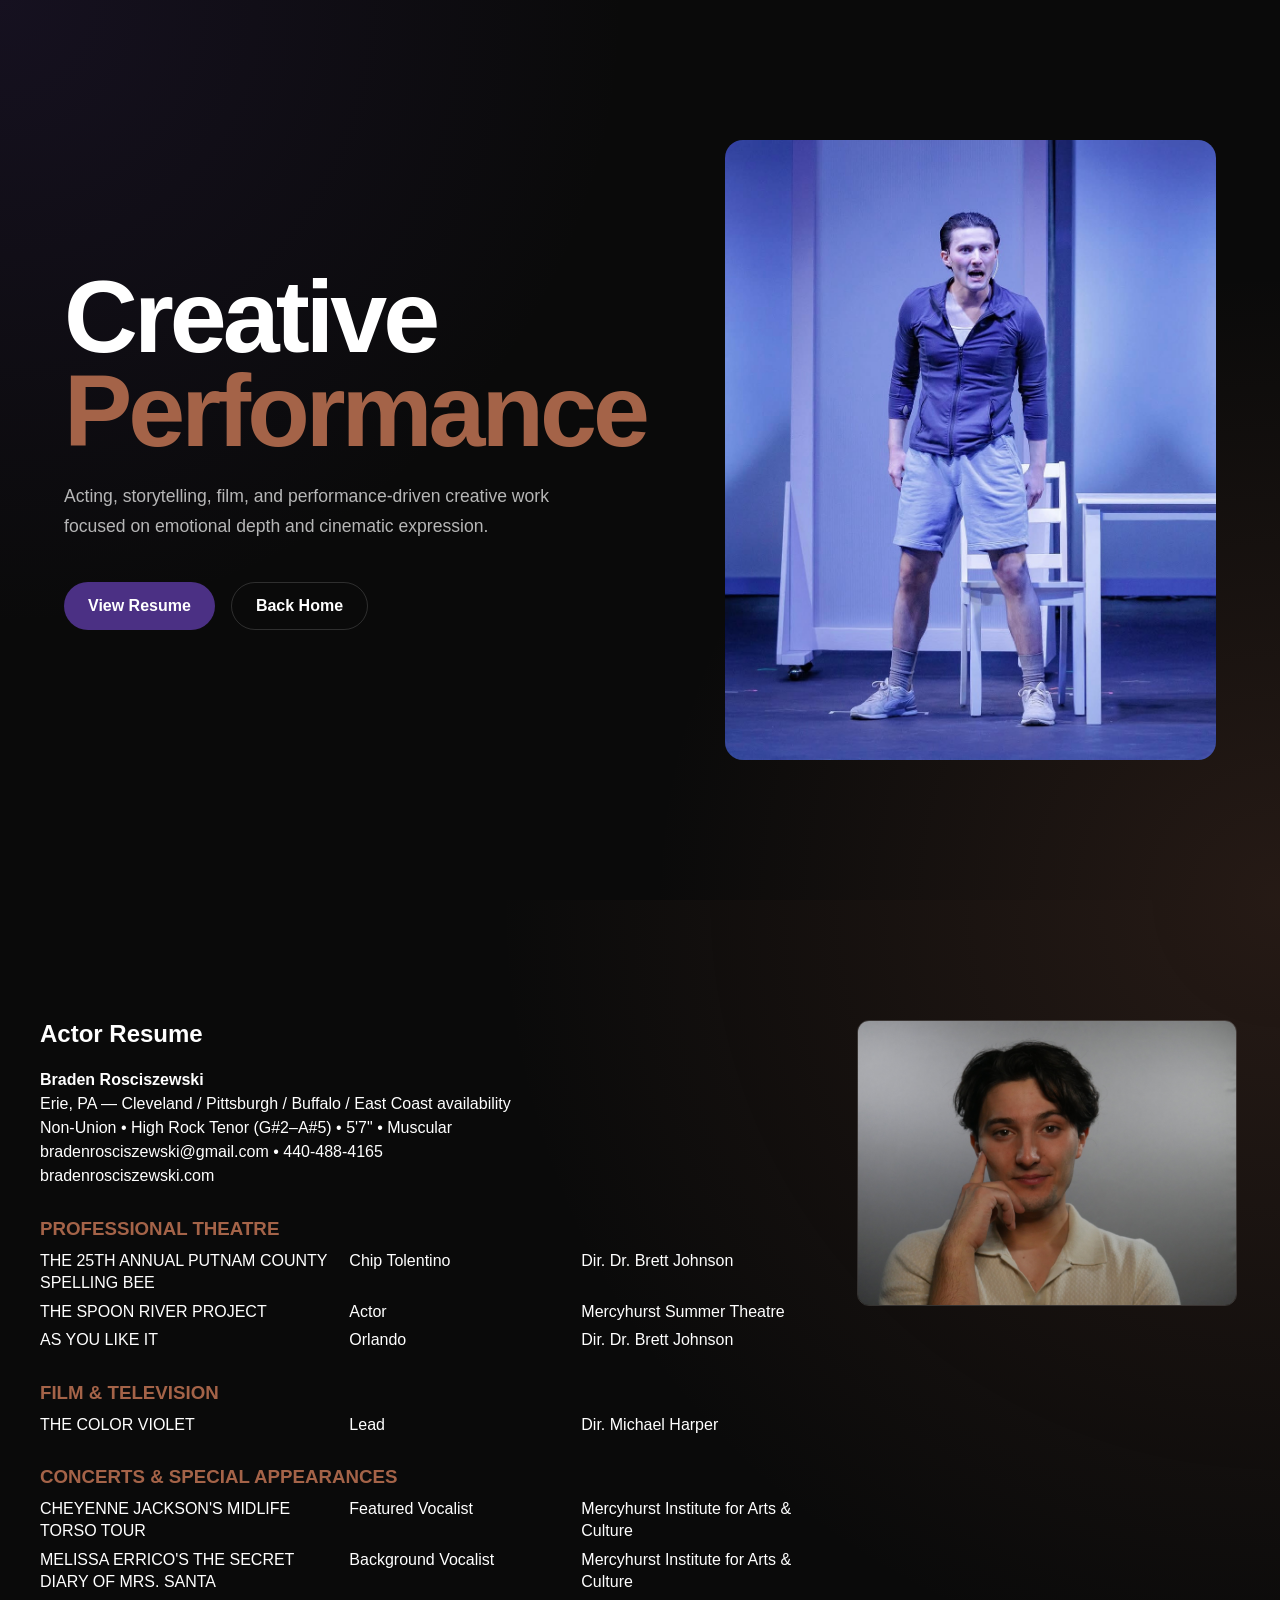
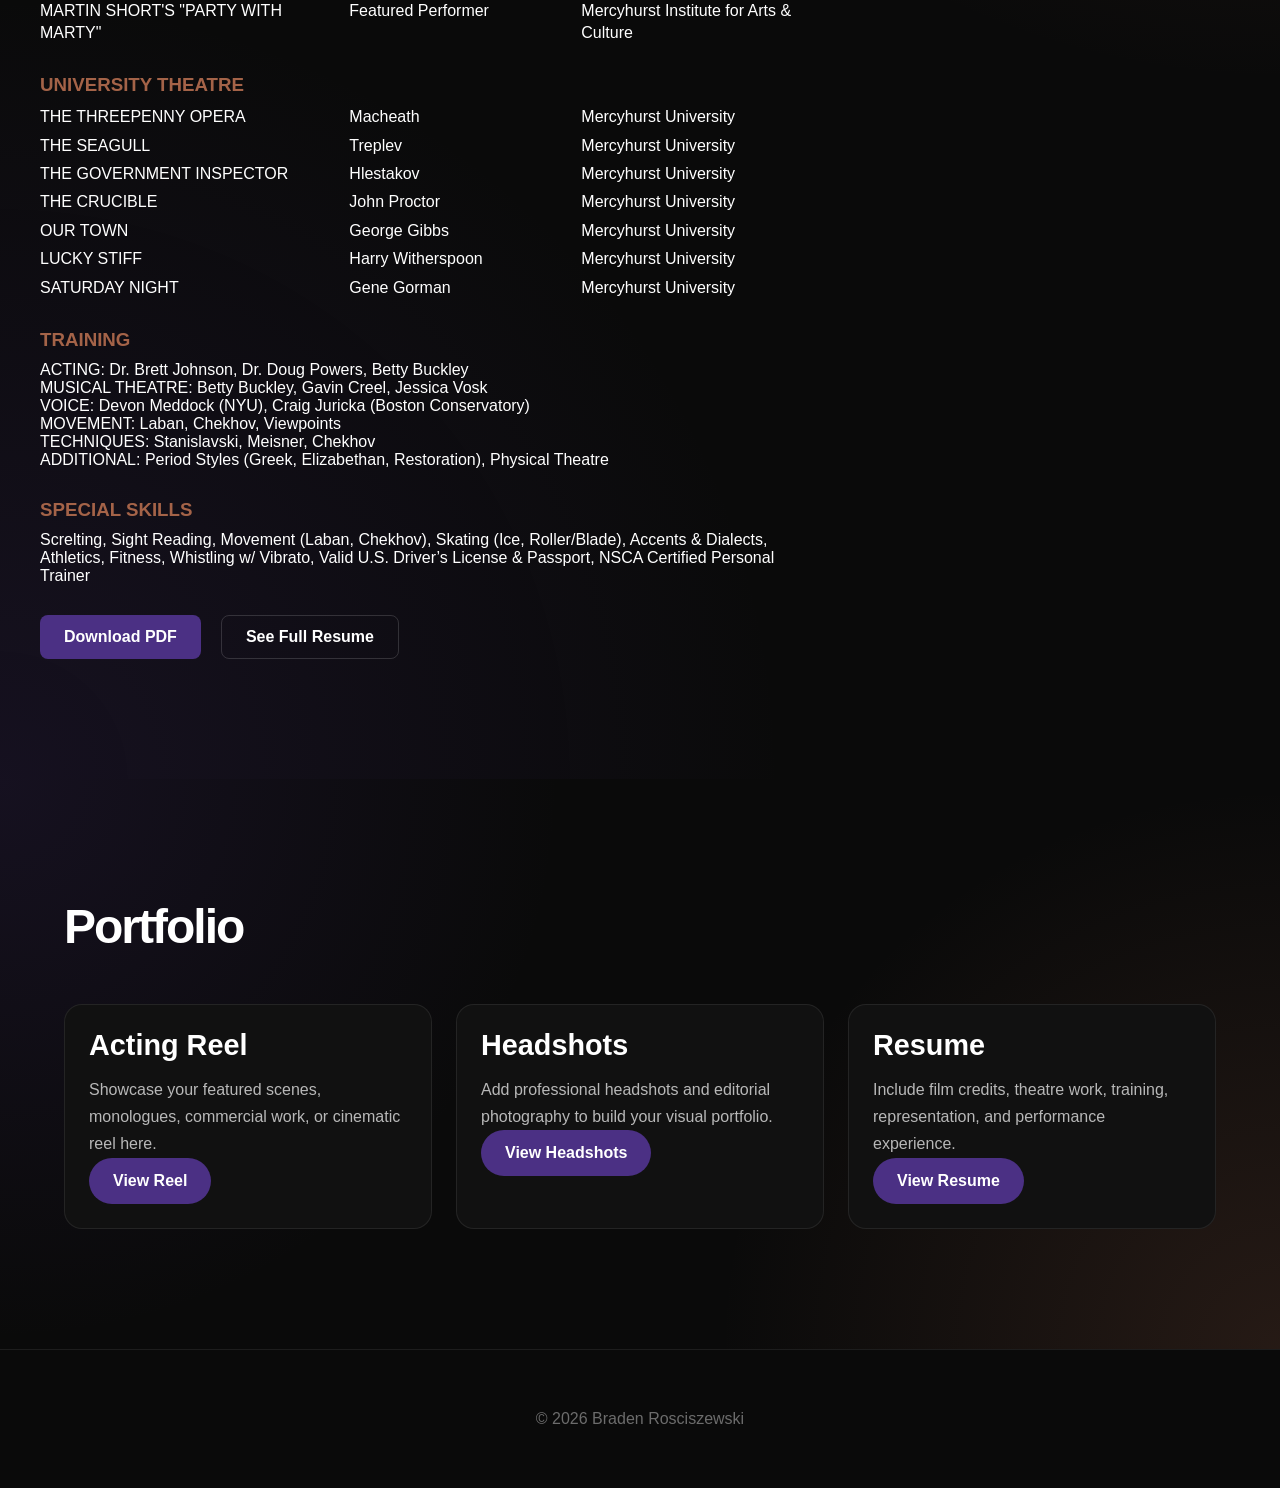
==== commit 4134c4fd: "Update index.html" ====
--- a/performance/index.html
+++ b/performance/index.html
@@ -86,8 +86,8 @@
     .section {
       padding: 120px 0;
       background:
-        radial-gradient(circle farthest-corner at bottom right, rgba(164,99,72,0.18), transparent 35%),
-        radial-gradient(circle farthest-corner at top left, rgba(75,48,132,0.18), transparent 35%),
+        radial-gradient(circle farthest-corner at bottom right, rgba(164,99,72,0.18), transparent 40%),
+        radial-gradient(circle farthest-corner at top left, rgba(75,48,132,0.18), transparent 40%),
         #0a0a0a;
     }
 
@@ -95,8 +95,8 @@
     .resume-section {
       padding: 120px 0;
       background:
-        radial-gradient(circle farthest-corner at top right, rgba(164,99,72,0.18), transparent 35%),
-        radial-gradient(circle farthest-corner at bottom left, rgba(75,48,132,0.18), transparent 35%),
+        radial-gradient(circle farthest-corner at top right, rgba(164,99,72,0.18), transparent 40%),
+        radial-gradient(circle farthest-corner at bottom left, rgba(75,48,132,0.18), transparent 40%),
         #0a0a0a;
       opacity: 0;
       transform: translateY(20px);
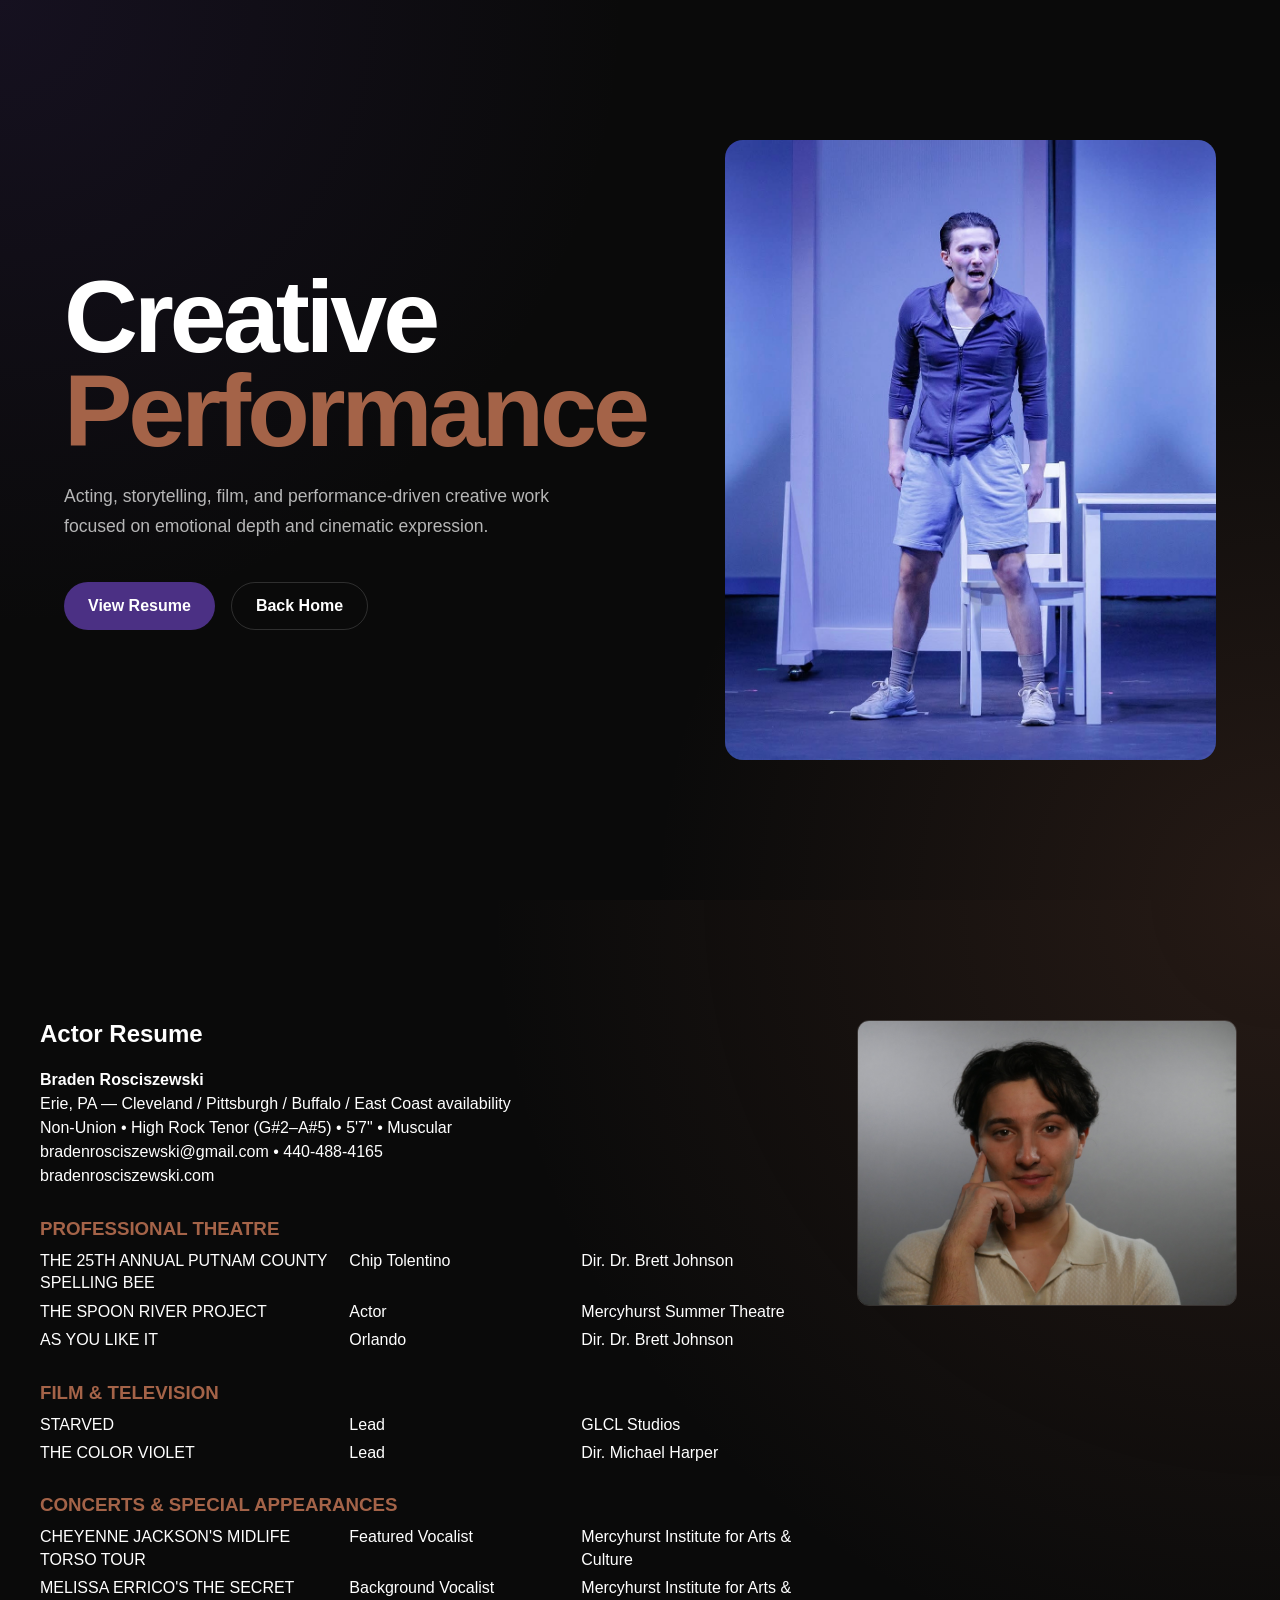
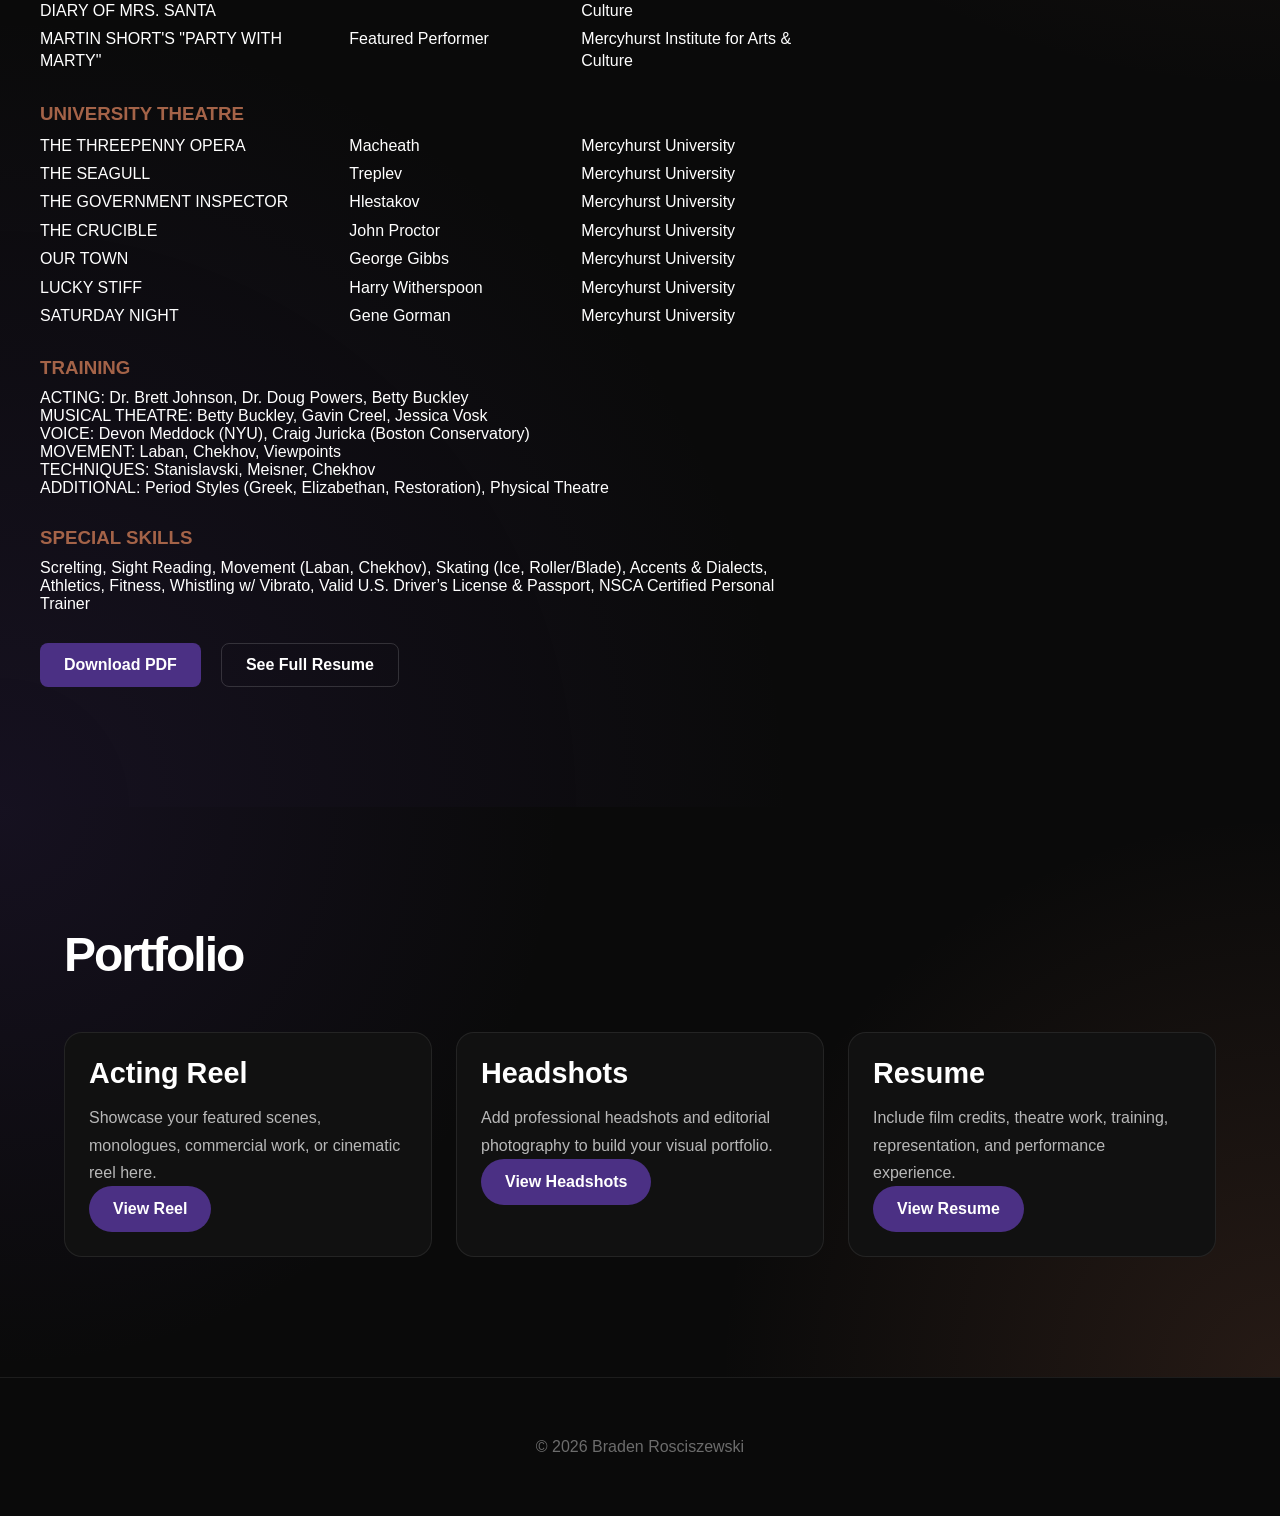
==== commit 510d3963: "Update index.html updated resume" ====
--- a/performance/index.html
+++ b/performance/index.html
@@ -270,6 +270,11 @@
   
         <h3>FILM & TELEVISION</h3>
         <div class="resume-row">
+          <div class="resume-col">STARVED</div>
+          <div class="resume-col">Lead</div>
+          <div class="resume-col">GLCL Studios</div>
+        </div>
+        <div class="resume-row">
           <div class="resume-col">THE COLOR VIOLET</div>
           <div class="resume-col">Lead</div>
           <div class="resume-col">Dir. Michael Harper</div>
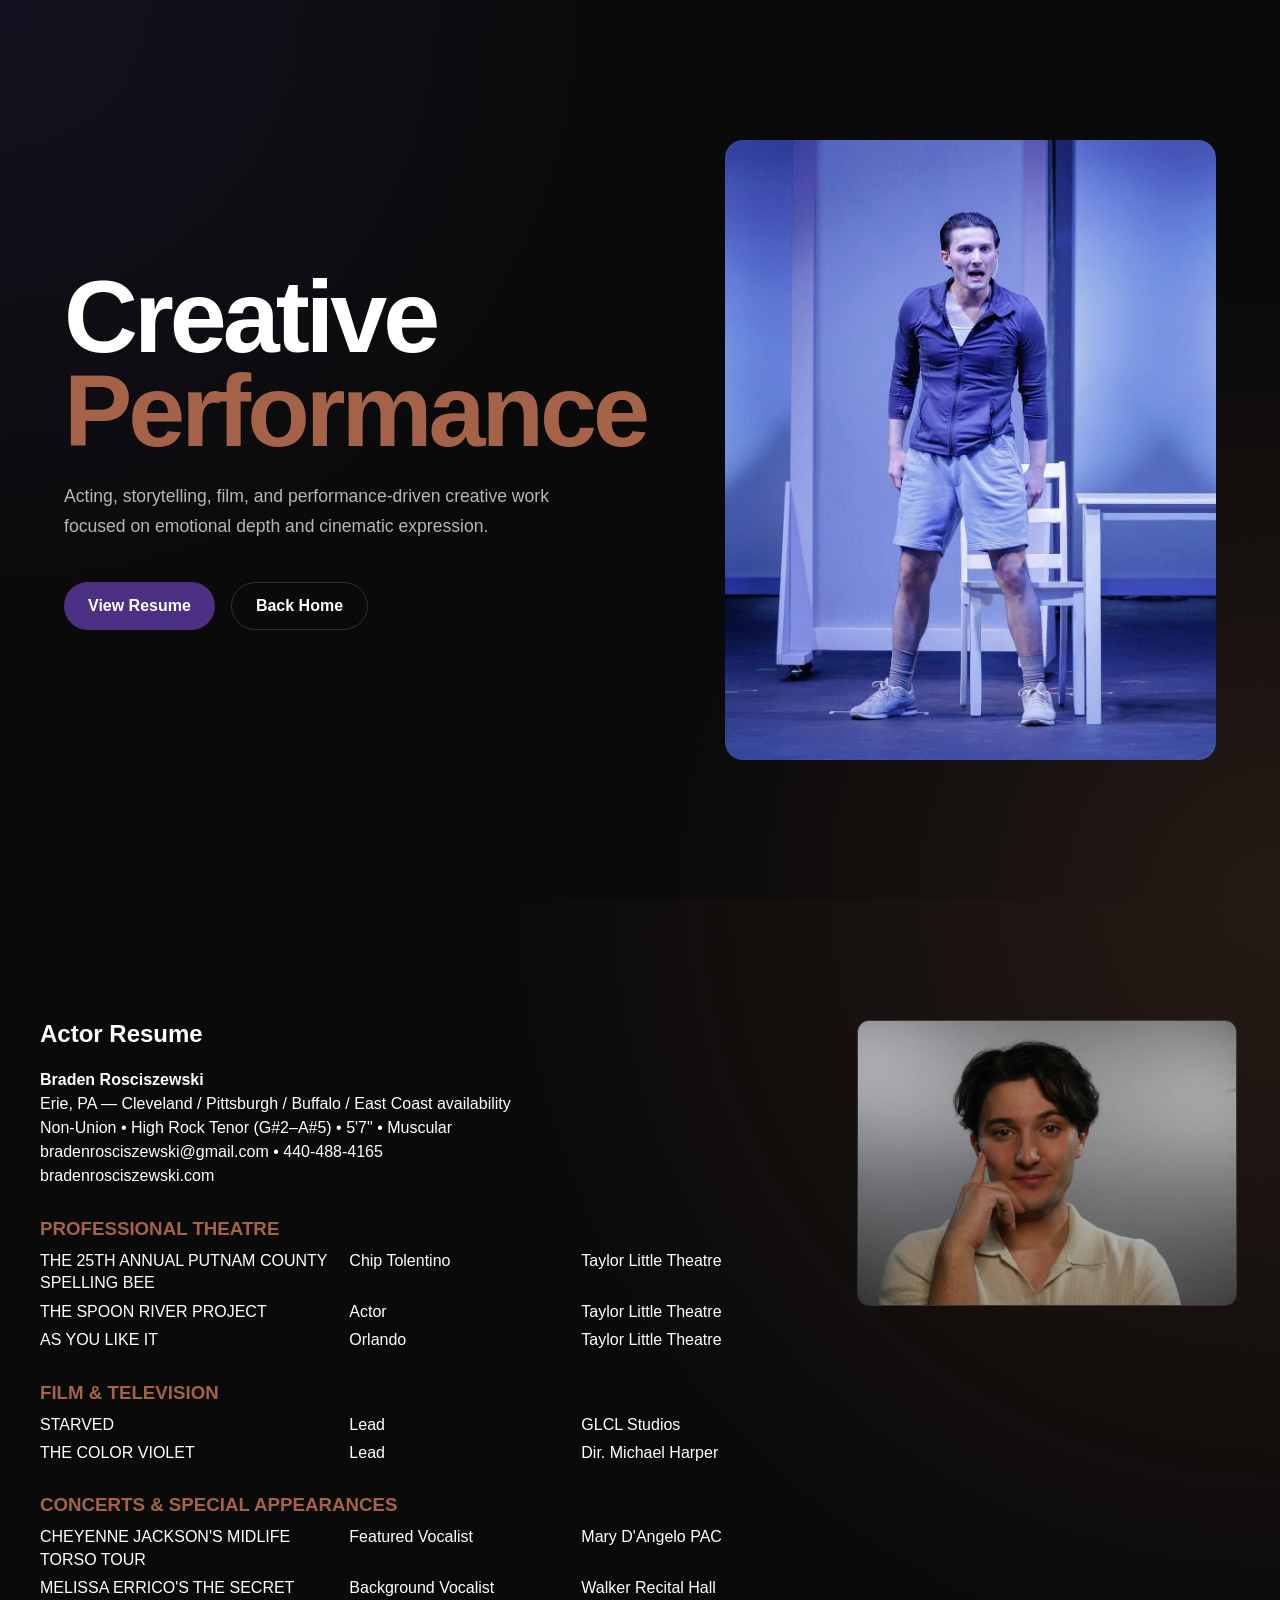
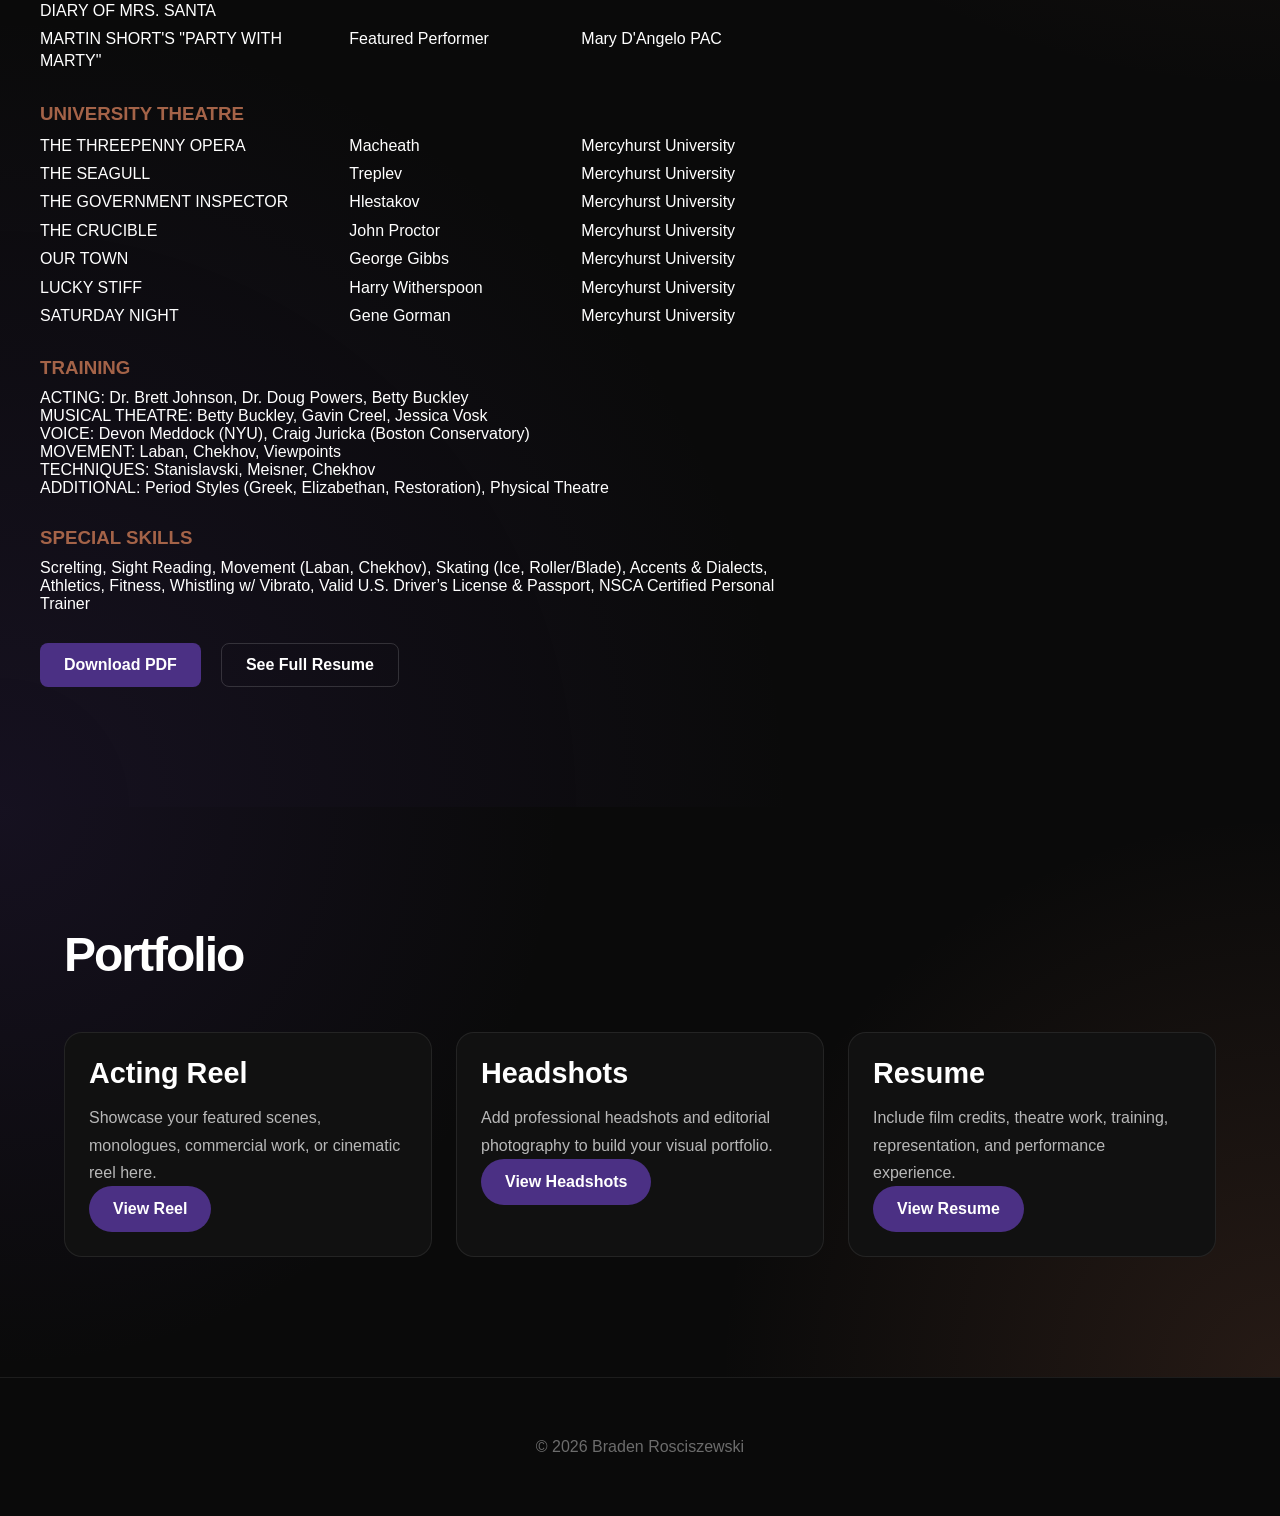
==== commit f6f9940f: "Update index.html updated resume" ====
--- a/performance/index.html
+++ b/performance/index.html
@@ -255,17 +255,17 @@
         <div class="resume-row">
           <div class="resume-col">THE 25TH ANNUAL PUTNAM COUNTY SPELLING BEE</div>
           <div class="resume-col">Chip Tolentino</div>
-          <div class="resume-col">Dir. Dr. Brett Johnson</div>
+          <div class="resume-col">Taylor Little Theatre</div>
         </div>
         <div class="resume-row">
           <div class="resume-col">THE SPOON RIVER PROJECT</div>
           <div class="resume-col">Actor</div>
-          <div class="resume-col">Mercyhurst Summer Theatre</div>
+          <div class="resume-col">Taylor Little Theatre</div>
         </div>
         <div class="resume-row">
           <div class="resume-col">AS YOU LIKE IT</div>
           <div class="resume-col">Orlando</div>
-          <div class="resume-col">Dir. Dr. Brett Johnson</div>
+          <div class="resume-col">Taylor Little Theatre</div>
         </div>
   
         <h3>FILM & TELEVISION</h3>
@@ -284,17 +284,17 @@
         <div class="resume-row">
           <div class="resume-col">CHEYENNE JACKSON'S MIDLIFE TORSO TOUR</div>
           <div class="resume-col">Featured Vocalist</div>
-          <div class="resume-col">Mercyhurst Institute for Arts & Culture</div>
+          <div class="resume-col">Mary D'Angelo PAC</div>
         </div>
         <div class="resume-row">
           <div class="resume-col">MELISSA ERRICO'S THE SECRET DIARY OF MRS. SANTA</div>
           <div class="resume-col">Background Vocalist</div>
-          <div class="resume-col">Mercyhurst Institute for Arts & Culture</div>
+          <div class="resume-col">Walker Recital Hall</div>
         </div>
         <div class="resume-row">
           <div class="resume-col">MARTIN SHORT'S "PARTY WITH MARTY"</div>
           <div class="resume-col">Featured Performer</div>
-          <div class="resume-col">Mercyhurst Institute for Arts & Culture</div>
+          <div class="resume-col">Mary D'Angelo PAC</div>
         </div>
 
         <h3>UNIVERSITY THEATRE</h3>
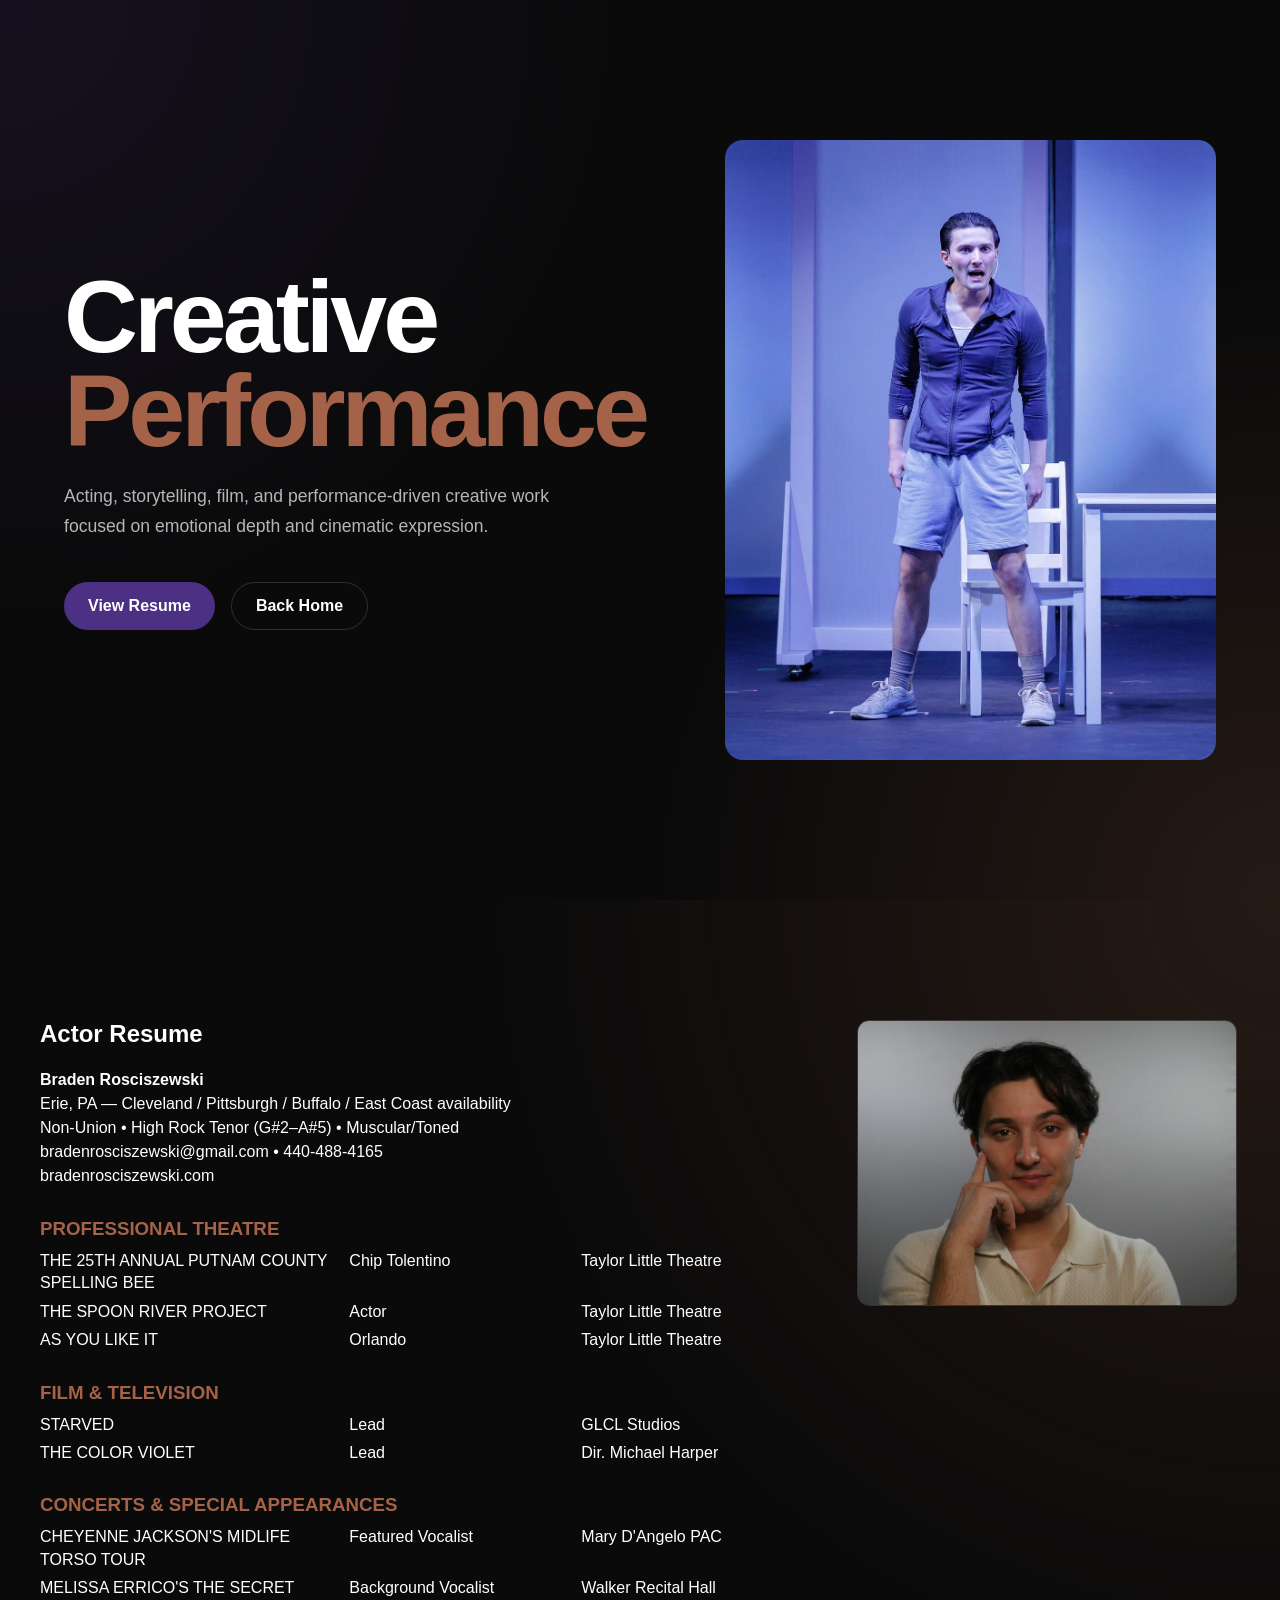
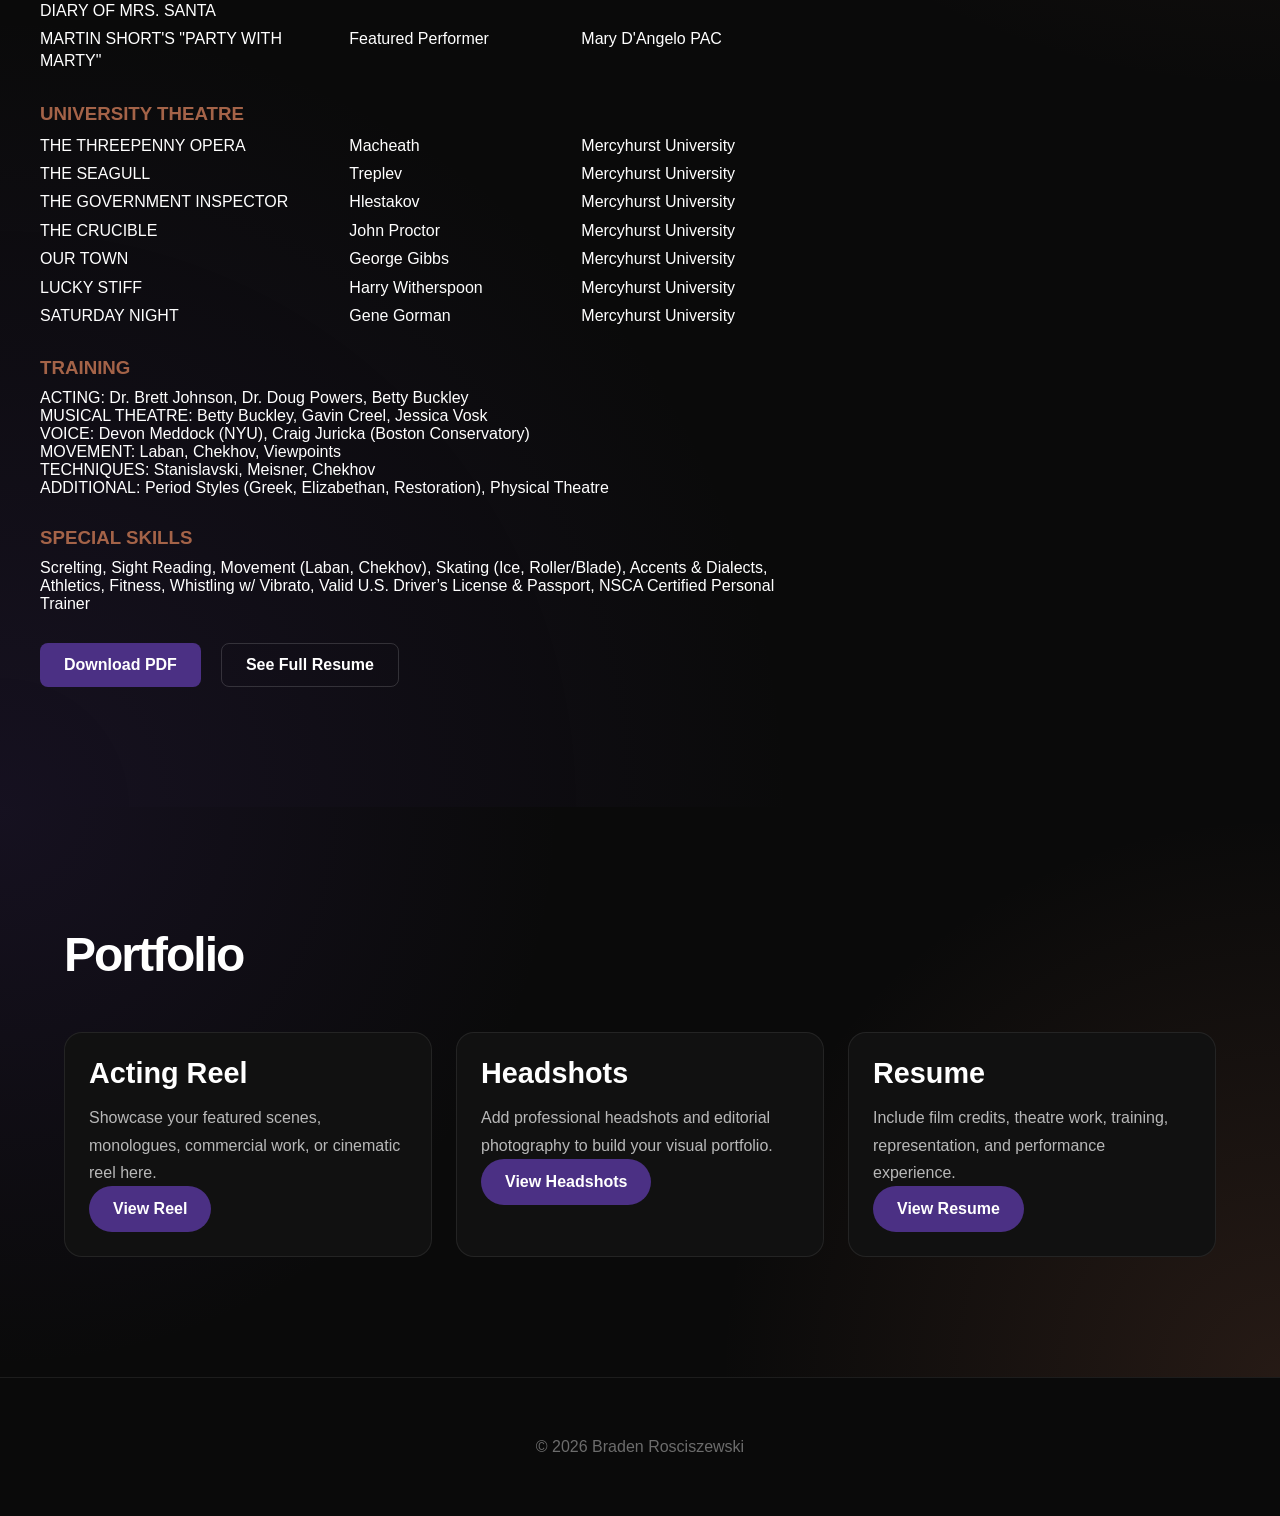
==== commit 355fa83f: "Update index.html" ====
--- a/performance/index.html
+++ b/performance/index.html
@@ -246,7 +246,7 @@
         <p class="resume-header">
           <strong>Braden Rosciszewski</strong><br>
           Erie, PA — Cleveland / Pittsburgh / Buffalo / East Coast availability<br>
-          Non-Union • High Rock Tenor (G#2–A#5) • 5'7" • Muscular<br>
+          Non-Union • High Rock Tenor (G#2–A#5) • Muscular/Toned<br>
           <a>bradenrosciszewski@gmail.com</a> • 440‑488‑4165<br>
           <a>bradenrosciszewski.com</a>
         </p>
